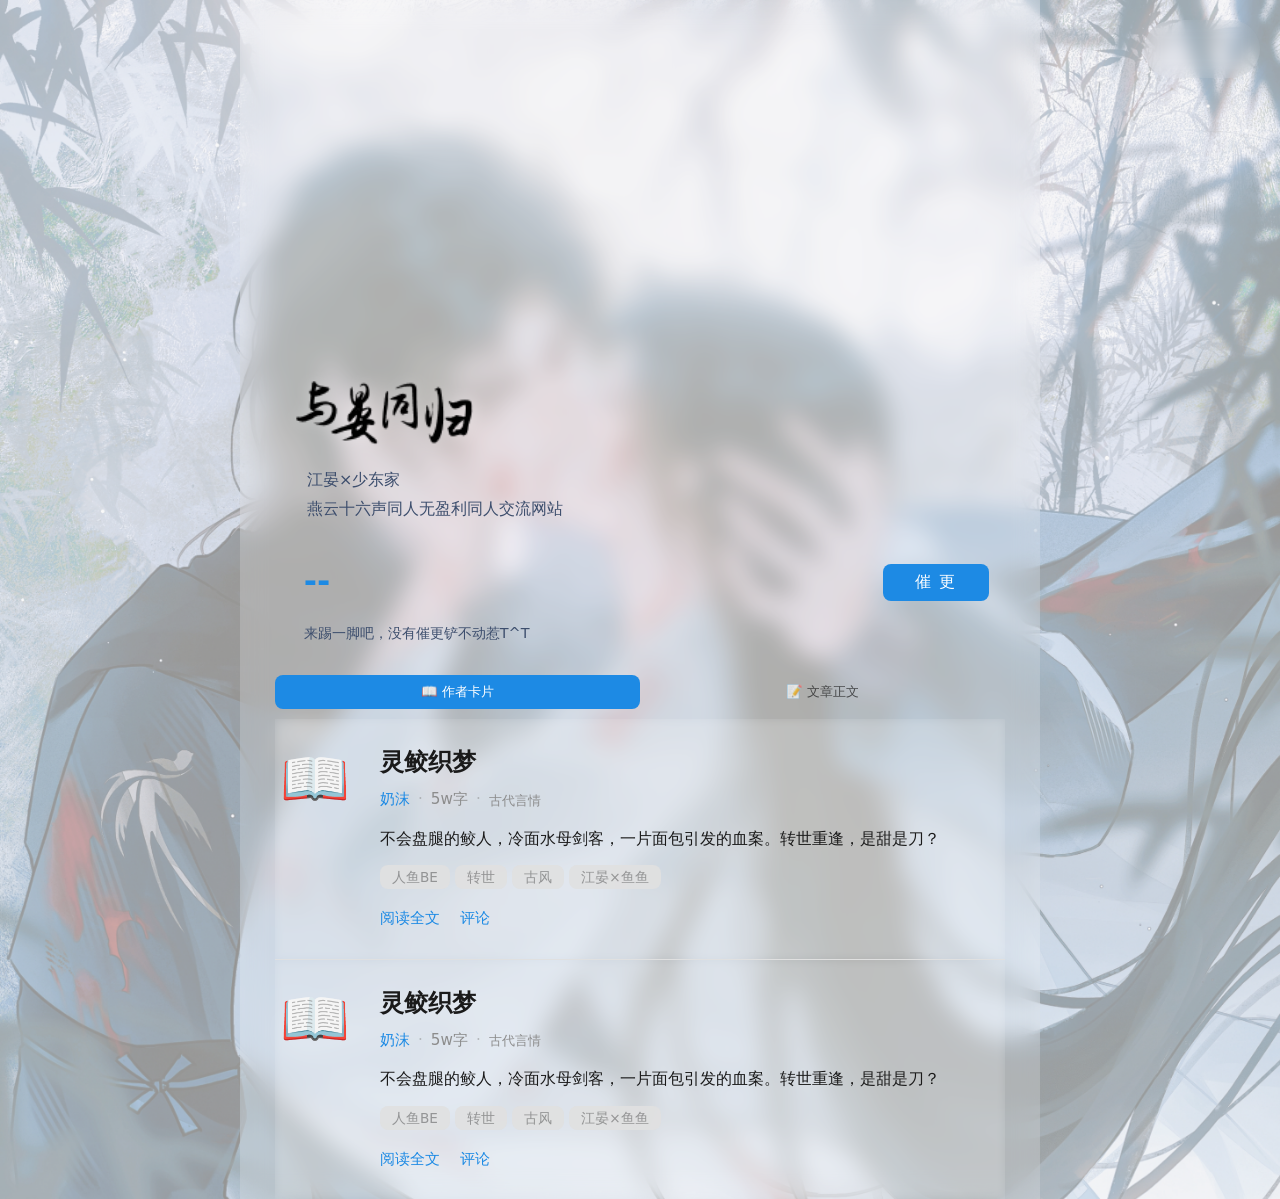
==== index.html @ 0db299b0 "Update index.html" ====
<!DOCTYPE html>
<html lang="zh">
<head>
    <meta charset="UTF-8">
    <meta name="viewport" content="width=device-width, initial-scale=1.0, maximum-scale=1.0, user-scalable=yes">
    <title>与晏同归</title>
    <!-- 引用同一目录下的 CSS 文件 -->
    <link rel="stylesheet" href="setting/style.css">
</head>

<body class="light">
   <!-- 右上角工具栏 -->
   <div class="top-bar">
        <button class="top-btn" onclick="toggleTheme()">🌙</button>
        <button class="top-btn" onclick="scrollToTop()">⬆️</button>
    </div>     

    <!-- 外层容器：负责宽度限制和内部排列 -->
    <div class="outer-container">
        <img class="title-image" src="" alt="与晏同归">
        <div class="article-meta">
            <p>江晏×少东家</p>
            <p>燕云十六声同人无盈利同人交流网站</p>
        </div>
        <!-- 催更栏 -->
        <div class="cuigeng-bar">
            <!-- 左侧：计数区域 -->
            <div class="cuigeng-left">
                <div class="cuigeng-numbers">
                    <span class="cuigeng-total" id="totalCount">--</span>
                </div>
            </div>
            <!-- 右侧：催更按钮 -->
            <div class="cuigeng-right">
                <button class="cuigeng-btn" onclick="handleAnonymousKick()">催 更</button>
            </div>
        </div>
        <div id="randomMessage" style="
                font-size: 0.9em;
                color: var(--text-meta);
                text-align: left;
                margin-left: 2em;
                margin-bottom: 2em;
                min-height: 20px;
                white-space: nowrap;
            ">
                来踢一脚吧，没有催更铲不动惹T^T
        </div>

        <div class="reader">
        <!-- 选项卡头部 -->
        <div class="tab-header">
            <button class="tab-btn active" id="btn-author" onclick="switchTab('author')">📖 作者卡片</button>
            <button class="tab-btn" id="btn-article" onclick="switchTab('article')">📝 文章正文</button>
        </div>
    
        <!-- 作者卡片集内容 -->
        <div id="tab-author" class="tab-content active">
            <div class="work-card">
        <div class="work-cover">📖</div>
        <div class="work-info">
            <h2 class="work-title">灵鲛织梦</h2>
            <div class="work-meta">
                <span class="work-author">奶沫</span>
                <span class="work-divider">·</span>
                <span class="work-wordcount">5w字</span>
                <span class="work-divider">·</span>
                <span class="work-status">古代言情</span>
            </div>
            <p class="work-desc">不会盘腿的鲛人，冷面水母剑客，一片面包引发的血案。转世重逢，是甜是刀？</p>
            <div class="work-tags">
                <span class="tag">人鱼BE</span>
                <span class="tag">转世</span>
                <span class="tag">古风</span>
                <span class="tag">江晏×鱼鱼</span>
            </div>
            <div class="work-links">
                <a href="#" class="work-link">阅读全文</a>
                <a href="#" class="work-link">评论</a>
            </div>
        </div>
            </div>
            <div class="work-card">
                <div class="work-cover">📖</div>
                <div class="work-info">
            <h2 class="work-title">灵鲛织梦</h2>
            <div class="work-meta">
                <span class="work-author">奶沫</span>
                <span class="work-divider">·</span>
                <span class="work-wordcount">5w字</span>
                <span class="work-divider">·</span>
                <span class="work-status">古代言情</span>
            </div>
            <p class="work-desc">不会盘腿的鲛人，冷面水母剑客，一片面包引发的血案。转世重逢，是甜是刀？</p>
            <div class="work-tags">
                <span class="tag">人鱼BE</span>
                <span class="tag">转世</span>
                <span class="tag">古风</span>
                <span class="tag">江晏×鱼鱼</span>
            </div>
            <div class="work-links">
                <a href="#" class="work-link">阅读全文</a>
                <a href="#" class="work-link">评论</a>
            </div>
                </div>
            </div>

        </div>
    
        <!-- 文章正文内容 -->
        <div id="tab-article" class="tab-content">
            <div id="artalk-test"></div>
            <!-- Artalk JS -->
            <script src="https://cdn.jsdelivr.net/npm/artalk@2/dist/Artalk.js"></script>
        </div>
    </div>
    
<script>
// 等待页面完全加载后再执行
window.onload = function() {
    console.log('页面加载完成，初始化选项卡');
    
    // 获取元素
    const btnAuthor = document.getElementById('btn-author');
    const btnArticle = document.getElementById('btn-article');
    const tabAuthor = document.getElementById('tab-author');
    const tabArticle = document.getElementById('tab-article');
    
    // 检查元素是否存在
    console.log('作者按钮:', btnAuthor);
    console.log('文章按钮:', btnArticle);
    console.log('作者标签:', tabAuthor);
    console.log('文章标签:', tabArticle);
    
    // 定义切换函数（挂在 window 上，让 onclick 能调用）
    window.switchTab = function(tabName) {
        console.log('切换选项卡:', tabName);
        
        if (tabName === 'author') {
            // 显示作者卡片
            tabAuthor.classList.add('active');
            tabArticle.classList.remove('active');
            
            // 按钮激活状态
            btnAuthor.classList.add('active');
            btnArticle.classList.remove('active');
        } else {
            // 显示文章
            tabArticle.classList.add('active');
            tabAuthor.classList.remove('active');
            
            // 按钮激活状态
            btnArticle.classList.add('active');
            btnAuthor.classList.remove('active');
        }
    };
};
</script>
</body>
</html>

<script>
// ===== 回到顶部功能 =====
function scrollToTop() {
    window.scrollTo({
        top: 200,
        behavior: 'smooth'  // 平滑滚动
    });
}

// ===== 切换主题功能 =====
function toggleTheme() {
    // 获取当前主题
    const currentTheme = document.body.classList.contains('dark') ? 'dark' : 'light';
    // 切换到相反的主题
    const newTheme = currentTheme === 'light' ? 'dark' : 'light';
    
    // 更新 body 的 class
    document.body.className = newTheme;
    
    // 保存到 localStorage
    localStorage.setItem('theme', newTheme);
    
    // 更新按钮图标
    const themeBtn = document.querySelector('.top-btn:first-child');
    if (themeBtn) {
        themeBtn.textContent = newTheme === 'light' ? '🌙' : '☀️';
    }
    
    // 同步 Artalk 主题（如果你有 artalkInstance）
    if (window.artalkInstance) {
        window.artalkInstance.setDarkMode(newTheme === 'dark');
    }
    
    console.log('主题已切换为：', newTheme);
}

// ===== 页面加载时初始化主题 =====
document.addEventListener('DOMContentLoaded', function() {
    // 读取保存的主题，默认为浅色
    const savedTheme = localStorage.getItem('theme') || 'light';
    document.body.className = savedTheme;
    
    // 初始化按钮图标
    const themeBtn = document.querySelector('.top-btn:first-child');
    if (themeBtn) {
        themeBtn.textContent = savedTheme === 'light' ? '🌙' : '☀️';
    }
});

    (function() {
    // ========== 配置 ==========
    const API_NAMESPACE = 'yuyu_anonymous';
    const API_COUNTER = 'total_cuigeng';
    const API_TODAY = 'today_cuigeng';
    // =========================
    
    const 总数显示 = document.getElementById('totalCount');
    const 今日显示 = document.getElementById('todayCount');
    const 消息框 = document.getElementById('randomMessage');
    
    // 古风文案库
    const 文案库 = [
        '江晏脊背一震，又挨一尾',
        '江晏：今夜想用什么姿势？',
        '冷面水母打了个喷嚏',
        '那片面包啪叽一下，甩江晏脸上',
        '江晏：（侧目）又是何人？',
        '江晏：（无奈）调皮！',
        '牵了手，就要负责喔。',
        '江晏：想吃鹌鹑腿还是面包？还是……我？',
        '江晏：可还记得回家的路？',
        '江晏：（无奈）小宝，别闹了。',
    ];
    
    // 初始化计数
    async function 初始化() {
        await 获取全站计数();
    }
    
    async function 获取全站计数() {
        try {
            const totalRes = await fetch(`https://api.counterapi.dev/v1/${API_NAMESPACE}/${API_COUNTER}`);
            const totalData = await totalRes.json();
            总数显示.innerText = totalData.count;
            
            const todayRes = await fetch(`https://api.counterapi.dev/v1/${API_NAMESPACE}/${API_TODAY}`);
            const todayData = await todayRes.json();
            今日显示.innerText = todayData.count;
        } catch (e) {
            console.warn('获取计数失败，用默认值', e);
            总数显示.innerText = '--';
            今日显示.innerText = ' ';
        }
    }
    
    // 处理匿名踢（无冷却）
    window.handleAnonymousKick = async function() {
        try {
            // 增加总数
            const totalRes = await fetch(`https://api.counterapi.dev/v1/${API_NAMESPACE}/${API_COUNTER}/up`);
            const totalData = await totalRes.json();
            总数显示.innerText = totalData.count;
            
            // 增加今日
            const todayRes = await fetch(`https://api.counterapi.dev/v1/${API_NAMESPACE}/${API_TODAY}/up`);
            const todayData = await todayRes.json();
            今日显示.innerText = todayData.count;
            
            // 随机文案
            const 随机索引 = Math.floor(Math.random() * 文案库.length);
            消息框.innerText = `${文案库[随机索引]}`;
            
            // 4秒后恢复默认
            setTimeout(() => {
                消息框.innerText = '感谢少东家的支持！';
            }, 4000);
            
        } catch (error) {
            console.error('催更失败', error);
            消息框.innerText = '墨尽，但江晏已知';
        }
    };

    // ========== Artalk 初始化 ==========
        setTimeout(() => {
            artalkInstance = Artalk.init({
                el: '#artalk-test',
                server: 'https://artalkjs-production.up.railway.app',
                site: '鱼鱼书阁测试',
                pageKey: 'test-page',
                pageTitle: '测试页面',
                placeholder: '说点什么测试一下...',
                login: true,  // 显示登录按钮！关键参数
                darkMode: document.body.classList.contains('dark'),
            });
            console.log('Artalk 初始化完成，登录按钮已启用');
            
            // #标签高亮功能
            setInterval(() => {
                document.querySelectorAll('.artalk-content').forEach(el => {
                    if (el.dataset.hashtagProcessed) return;
                    
                    const regex = /#([\w\u4e00-\u9fa5]+)/g;
                    el.innerHTML = el.innerHTML.replace(regex, '<span class="hashtag" style="color: var(--button-bg); font-weight:500;">#$1</span>');
                    el.dataset.hashtagProcessed = 'true';
                });
            }, 500);
        }, 200);
    
    // 启动
    初始化();
})();
</script>
---- setting/style.css ----
/* ===== style.css - 毛玻璃阅读器样式 ===== */

/* 重置默认边距 */
* {
    margin: 0;
    padding: 0;
    box-sizing: border-box;
}

body.light {
            --bg: #f5f5f5;
            --background: rgba(255, 255, 255, 0.2); 
            --surface: #ffffff;
            --border: #e0e0e0;
            --text: #1a1a1a;
            --text-tag:#4e66ee;
            --text-meta:#3d4e6d;
            --text-light: #8c8c8c;
            --button-bg: #1d8ae4;
            --button-hover: #63b6f1;
            --button-text: white;
            --title-image: url('./image/title_l.png');
        }
        
/* 深色模式变量 */
body.dark {
    --bg: #1a1a1a;
    --background: rgba(0, 0, 0, 0.2); 
    --surface: #1e2224;
    --border: #383838;
    --text: #e0e0e0;
    --text-tag:#8999f1;
    --text-meta:#cedaf0;
    --text-light: #a0a0a0;
    --button-bg: #1d8ae4;
    --button-hover: #63b6f1;
    --button-text: white;
    --title-image: url('./image/title_d.png');
}

/* 页面主体：背景图片 */
body {
    /* 背景图片 - 替换成你的图片链接 */
    background-image: url('./image/background.png'); /* 示例图，请替换 */
    background-color: var(--bg);
    background-size: cover;
    background-position: top;
    background-attachment: fixed;
    background-repeat: no-repeat;
    min-height: 100vh;
    font-family: system-ui, -apple-system, 'PingFang SC', 'Microsoft YaHei', '宋体', serif;
    
    /* 让 body 作为网格容器，水平垂直居中 */
    display: grid;
    place-items: center;
}


    .title-image {
        content: var(--title-image); 
        display: block;
        width: 30%;
        max-width: 400px;
        min-width: 150px;
        height: auto;
        margin: 250px 0 0 0;
        }
   
/* ===== 左上角悬浮工具栏 ===== */
.top-bar {
    position: fixed;
    top: 20px;
    right: 20px;
    display: flex;
    gap: 10px;
    z-index: 1000;
    background: var(--surface);
    padding: 8px 12px;
    border-radius: 40px;
    border: 1px solid var(--border);
    box-shadow: 0 2px 10px rgba(0,0,0,0.1);
    backdrop-filter: blur(8px);
}

.top-btn {
    width: 40px;
    height: 40px;
    border: none;
    background: transparent;
    color: var(--text);
    font-size: 20px;
    cursor: pointer;
    border-radius: 50%;
    display: flex;
    align-items: center;
    justify-content: center;
    transition: 0.2s;
}

.top-btn:hover {
    background: var(--border);
}

/* 主题切换容器 */
.theme-container {
    position: relative;
}

/* 主题主按钮（小月亮） */
.theme-main-btn {
    width: 48px;
    height: 48px;
    border-radius: 50%;
    background: var(--surface);
    border: 2px solid var(--border);
    box-shadow: 0 4px 15px rgba(0, 0, 0, 0.1);
    cursor: pointer;
    display: flex;
    align-items: center;
    justify-content: center;
    font-size: 24px;
    transition: all 0.3s ease;
    backdrop-filter: blur(8px);
    -webkit-backdrop-filter: blur(8px);
    color: var(--text);
}

.theme-main-btn:hover {
    transform: scale(1.1);
    box-shadow: 0 6px 20px rgba(0, 0, 0, 0.15);
}

.theme-main-btn.active {
    background: var(--button-bg);
    color: white;
    border-color: var(--button-bg);
}

/* 主题展开条 - 默认隐藏 */
.theme-expand-bar {
    position: absolute;
    top: 0;
    left: 60px;  /* 紧贴主按钮右侧 */
    display: flex;
    gap: 8px;
    background: var(--surface);
    border: 2px solid var(--border);
    border-radius: 40px;
    padding: 6px;
    box-shadow: 0 4px 20px rgba(0, 0, 0, 0.15);
    backdrop-filter: blur(8px);
    -webkit-backdrop-filter: blur(8px);
    opacity: 0;
    visibility: hidden;
    transform: translateX(-10px);
    transition: all 0.3s ease;
    white-space: nowrap;
    z-index: 1001;
}

/* 展开状态 */
.theme-expand-bar.show {
    opacity: 1;
    visibility: visible;
    transform: translateX(0);
}

/* 主题选项按钮 */
.theme-option {
    padding: 8px 16px;
    border: none;
    background: transparent;
    color: var(--text-light);
    border-radius: 30px;
    cursor: pointer;
    font-size: 0.95em;
    transition: all 0.2s ease;
    display: flex;
    align-items: center;
    gap: 6px;
    white-space: nowrap;
}

.theme-option:hover {
    background: var(--border);
    color: var(--text);
}

.theme-option.active {
    background: var(--button-bg);
    color: white;
}

/* 手机端适配 */
@media (max-width: 768px) {
    .top-left-tools {
        top: 20px;
        left: 20px;
        gap: 10px;
    }
    
    .back-to-top,
    .theme-main-btn {
        width: 42px;
        height: 42px;
        font-size: 20px;
    }
    
    .theme-expand-bar {
        left: 52px;
        padding: 4px;
    }
    
    .theme-option {
        padding: 6px 12px;
        font-size: 0.85em;
    }
}

/* 外层容器：限制最大宽度，同时保持居中 */
.outer-container {
    background-color: var(--background);
    backdrop-filter: blur(12px);             /* 毛玻璃模糊程度 */
    -webkit-backdrop-filter: blur(12px);
    padding: 110px 35px 0px 35px;
    max-width: 800px;  /* 电脑上阅读宽度，可调整 */
    width: 100%;   
    /* 让容器撑满高度，但不影响在 body 中的居中 */
    min-height: 100vh;
    line-height: 1.8;
    display: flex;
    flex-direction: column;
    overflow: hidden; 
}


/* 阅读器卡片：毛玻璃效果 */
.reader {
    /* 卡片内部内容从上到下排列 */
    flex: 1;
    display: flex;
    flex-direction: column;
    height: auto; 
    min-height: 500px; 
    width: 100%;
}

/* 文章标题 */
.article-title {
    font-size: 2.2em;
    font-weight: 600;
    margin-bottom: 10px;
    color: #1a2a3a;
    line-height: 1.8;
}

/* 元信息 */
.article-meta {
    color: var(--text-meta);
    margin-left: 2em;
    margin-bottom: 20px;
    font-size: 1em;
}

/* ===== 催更栏样式 ===== */
.cuigeng-bar {
    display: flex;
    align-items: center;
    justify-content: space-between;
    padding: 0px 16px;
}

/* 左侧计数容器 - 靠左不留空隙 */
.cuigeng-left {
    display: flex;
    align-items: center;
    margin-left: 0.8em;  /* 抵消外层可能的边距，可根据需要调整 */
}

/* 计数数字容器 */
.cuigeng-numbers {
    display: flex;
    align-items: baseline;
    gap: 5px;
}

/* 总数数字 */
.cuigeng-total {
    font-size: 2em;
    font-weight: 600;
    color: var(--button-bg);
}

/* 右侧按钮容器 */
.cuigeng-right {
    display: flex;
    flex-direction: column;
    align-items: flex-end;
    gap: 4px;
}

/* 催更按钮 */
.cuigeng-btn {
    background: var(--button-bg);
    color: var(--button-text);
    border: none;
    font-size: 1em;
    font-weight: 500;
    cursor: pointer;
    transition: 0.2s;
    letter-spacing: 2px;
    border-radius: 8px;
    padding: 8px 32px;
    margin: 20px 0;
}

.cuigeng-btn:hover {
    background: var(--button-hover);
}

/* ===== 选项卡样式 ===== */
.tab-header {
    display: flex;
    padding-bottom: 10px;
    width: 100%; 
}

.tab-btn {
    flex: 1;        
    background: transparent;
    border: none;
    color: var(--text);
    padding: 8px 20px;
    border-radius: 8px;
    cursor: pointer;
    transition: 0.2s;
    opacity: 0.7;
    white-space: nowrap;
}

.tab-btn:hover {
    background: rgba(255, 255, 255, 0.1);
    opacity: 1;
}

.tab-btn.active {
    background: var(--button-bg);
    color: white;
    opacity: 1;
}

.tab-content {
    display: none;
    width: 100%;
}

.tab-content.active {
    display: block;
}

/* ===== 作品卡片样式 ===== */
.work-card {
    display: flex;
    backdrop-filter: none;
    gap: 25px;
    padding: 20px 0;
    backdrop-filter: blur(5px);
    border-bottom: 1px solid var(--border);
    transition: background 0.5s;
}

.work-card:last-child {
    border-bottom: none;
}

.work-card:hover {
    background: rgba(255, 255, 255, 0.12);
}

.work-cover {
    font-size: 3.5em;
    min-width: 80px;
    height: 80px;
    display: flex;
    align-items: center;
    justify-content: center;
    background: transparent;
    border-radius: 16px;
    border: none;
}

.work-info {
    flex: 1;
}

.work-title {
    font-size: 1.5em;
    margin: 8px 0 8px 0;
    color: var(--text);
    line-height: 1.3;
}

.work-meta {
    display: flex;
    align-items: center;
    gap: 8px;
    margin-bottom: 12px;
    color: var(--text-light);
    font-size: 0.95em;
    flex-wrap: wrap;
}

.work-author {
    font-weight: 500;
    color: var(--button-bg);
}

.work-divider {
    opacity: 0.5;
}

.work-status {
    font-size: 0.85em;
}

.work-desc {
    color: var(--text);
    line-height: 1.6;
    margin-bottom: 12px;
    font-size: 1em;
}

.work-tags {
    gap: 8px;
    flex-wrap: wrap;
    margin-bottom: 8px;
}

.work-tags .tag {
    background: var(--border);
    color: var(--text-light);
    padding: 4px 12px;
    border-radius: 8px;
    font-size: 0.85em;
    opacity: 0.9;
}

.work-links {
    display: flex;
    gap: 20px;
}

.work-link {
    color: var(--button-bg);
    text-decoration: none;
    font-size: 0.95em;
    padding: 5px 0;
    border-bottom: 1px solid transparent;
    transition: 0.2s;
}

.work-link:hover {
    border-bottom-color: var(--button-bg);
}

/* 即将到来的作品卡片 */
.work-card.coming-soon {
    opacity: 0.8;
}

.work-card.coming-soon .work-cover {
    border-color: var(--text-light);
}

/* ===== Artalk 评论区样式适配毛玻璃 ===== */
#artalk-test {
    margin-top: 40px;
}

/* 评论区整体容器 */
.artalk {
    --artalk-color: var(--text);
    --artalk-bg: transparent !important;  /* 透明背景，让父级毛玻璃透出来 */
    --artalk-border: rgba(255, 255, 255, 0.2);
}

/* ===== 评论区输入框毛玻璃适配 ===== */

/* 评论输入框容器 */
.artalk-editor {
    background: rgba(255, 255, 255, 0.1) !important;
    backdrop-filter: blur(8px) !important;
    -webkit-backdrop-filter: blur(8px) !important;
    border: 1px solid rgba(255, 255, 255, 0.2) !important;
    border-radius: 16px !important;
    padding: 16px !important;
    margin-bottom: 20px !important;
}

/* 输入框本身 */
.artalk-editor textarea,
.artalk-editor input {
    background: rgba(0, 0, 0, 0.2) !important;  /* 半透明深色底，让文字更清晰 */
    border: 1px solid rgba(255, 255, 255, 0.15) !important;
    border-radius: 8px !important;
    color: var(--text) !important;
    padding: 10px !important;
    font-size: 1em !important;
}

/* 输入框获得焦点时 */
.artalk-editor textarea:focus,
.artalk-editor input:focus {
    border-color: var(--button-bg) !important;
    outline: none !important;
    box-shadow: 0 0 0 2px rgba(29, 138, 228, 0.3) !important;
}

/* 昵称、邮箱、网址输入框区域 */
.artalk-editor .atk-editor-info {
    display: flex;
    gap: 10px;
    margin-bottom: 10px;
    flex-wrap: wrap;
}

.artalk-editor .atk-editor-info input {
    flex: 1;
    min-width: 120px;
}

/* 提交按钮 */
.artalk-editor .atk-editor-submit {
    background: var(--button-bg) !important;
    color: white !important;
    border: none !important;
    border-radius: 30px !important;
    padding: 10px 24px !important;
    font-size: 1em !important;
    cursor: pointer !important;
    transition: 0.2s !important;
}

.artalk-editor .atk-editor-submit:hover {
    background: var(--button-hover) !important;
    transform: translateY(-1px);
}

/* 登录/注册相关按钮 */
.artalk-editor .atk-editor-login {
    display: flex;
    gap: 10px;
    align-items: center;
}

#artalk-test,
.artalk,
.artalk-editor,
.atk-editor-wrap,
.atk-textarea {
    width: 100% !important;
    max-width: 100% !important;
    height: 140px;
    box-sizing: border-box !important;
}

/* 确保文本输入框也跟随 */
.atk-textarea {
    width: 100% !important;
    min-width: 100% !important;
    max-width: 100% !important;
    resize: vertical;  /* 允许垂直调整大小，但宽度固定 */
}

/* 如果还有内联样式干扰，用这个强制重置 */
.atk-textarea[style] {
    width: 100% !important;
}

/* 评论内容文字 */
.artalk-content {
    color: var(--text) !important;
}

/* 评论元信息（作者、时间） */
.artalk-comment-meta {
    color: var(--text-light) !important;
    border-bottom: 1px solid rgba(255, 255, 255, 0.1) !important;
    padding-bottom: 8px !important;
    margin-bottom: 8px !important;
}

/* 一级评论特殊样式 */
.artalk-comment-item:not(.is-reply) {

}

/* 二级回复 */
.artalk-comment-item.is-reply {
    margin-left: 20px !important;

}

/* 登录按钮等操作元素 */
.artalk-btn {
    background: var(--button-bg) !important;
    color: white !important;
    border: none !important;
    border-radius: 30px !important;
    padding: 6px 16px !important;
}

.artalk-btn:hover {
    background: var(--button-hover) !important;
}




/* 手机端适配 */
@media (max-width: 600px) {
    .work-card {
        flex-direction: column;
        align-items: center;
        text-align: center;
        padding: 20px;
    }
    
    .work-meta {
        justify-content: center;
    }
    
    .work-links {
        justify-content: center;
    }
}

/* 正文段落 */
.article-content p {
    font-size: 1.2em;
    line-height: 1.8;
    margin-bottom: 1.5em;
    text-indent: 2em;
    color: var(--text);
}

/* 对话标签 */
.text-tag {
    font-weight: 600;
    color: var(--text-tag);
    margin-right: 8px;
    font-size: 1.2em;
}

/* 手机屏幕优化：完全撑满，不留空隙 */
@media (max-width: 768px) {
    body {
        place-items: stretch;  /* 取消居中，改为拉伸 */
    }
    .outer-container {
        max-width: 100%;
        padding: 0;            /* 去掉所有内边距，让卡片贴边 */
        min-height: 100vh;
    }
    .reader {
        border-radius: 0;       /* 去掉圆角 */
        padding: 25px 20px;     /* 减小内边距 */
        min-height: 100vh;       /* 撑满全屏高度 */
        border: none;            /* 去掉边框 */
        box-shadow: none;         /* 去掉阴影 */
        border-left: none;
        border-right: none;
    }
    .author-card {
        flex-direction: column;
        align-items: center;
        text-align: center;
    }   
    .author-stats {
        justify-content: center;
        flex-wrap: wrap;
    }  
    .author-tags {
        justify-content: center;
    }
}

/* 超小屏优化 */
@media (max-width: 480px) {
    .article-title {
        font-size: 1.8em;
    }
    .article-content p {
        font-size: 1.1em;
        line-height: 1.7;
    }
}
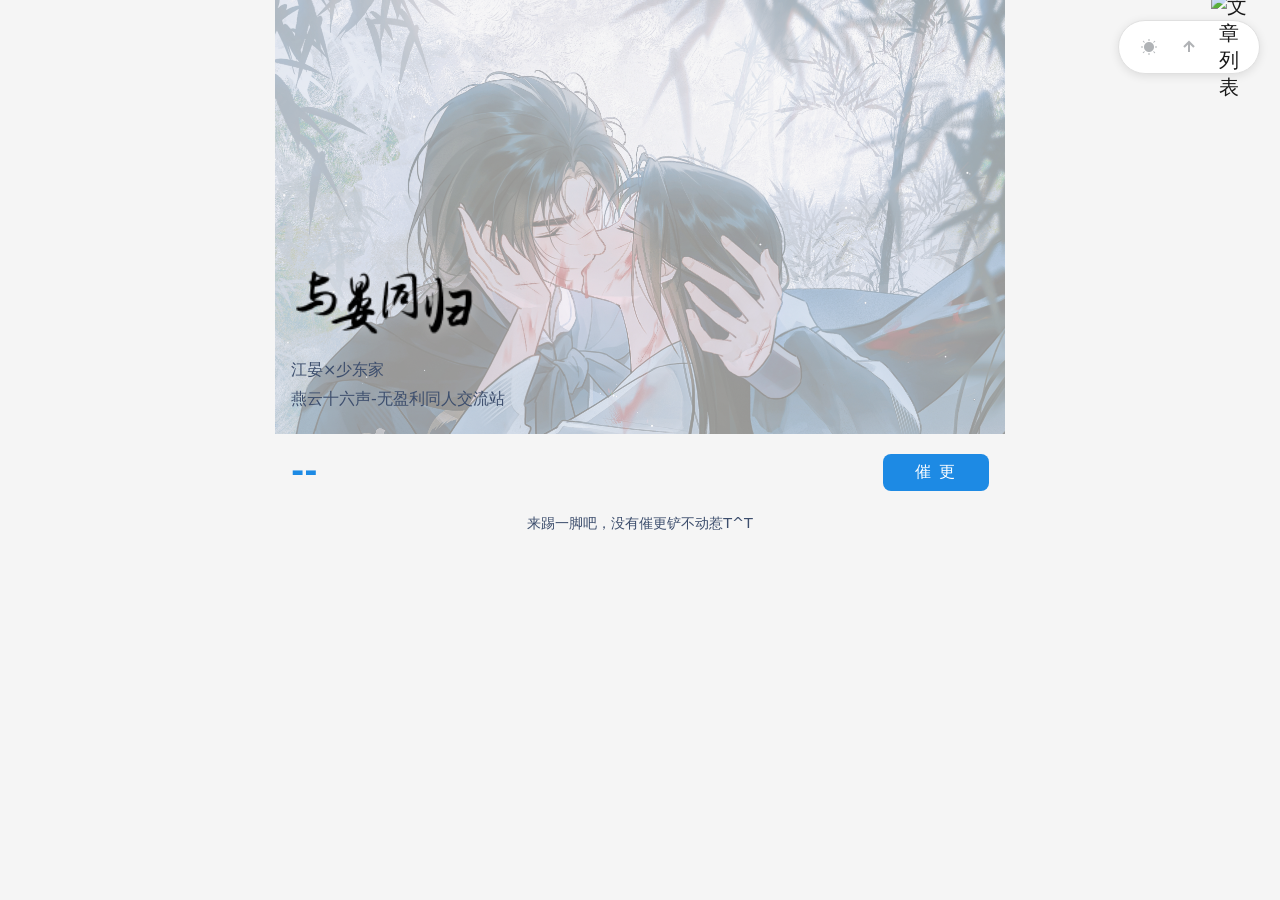
==== commit d07f2582: "Update index.html" ====
--- a/index.html
+++ b/index.html
@@ -3,7 +3,7 @@
 <head>
     <meta charset="UTF-8">
     <meta name="viewport" content="width=device-width, initial-scale=1.0, maximum-scale=1.0, user-scalable=yes">
-    <title>与晏同归</title>
+    <title>与晏同归-晏主BG同人交流站</title>
     <!-- 引用同一目录下的 CSS 文件 -->
     <link rel="stylesheet" href="setting/style.css">
 </head>
@@ -11,16 +11,19 @@
 <body class="light">
    <!-- 右上角工具栏 -->
    <div class="top-bar">
-        <button class="top-btn" onclick="toggleTheme()">🌙</button>
-        <button class="top-btn" onclick="scrollToTop()">⬆️</button>
+        <button class="top-btn" onclick="toggleTheme()"><img src="./setting/image/light.png"></button>
+        <button class="top-btn" onclick="scrollToTop()"><img src="./setting/image/top.png"></button>
+        <button class="top-btn" onclick="window.location.href='./work/content.html'"><img src="./setting/image/content.png" alt="文章列表"></button>
     </div>     
 
     <!-- 外层容器：负责宽度限制和内部排列 -->
     <div class="outer-container">
-        <img class="title-image" src="" alt="与晏同归">
-        <div class="article-meta">
-            <p>江晏×少东家</p>
-            <p>燕云十六声同人无盈利同人交流网站</p>
+        <div class="title-background">
+            <img class="title-image" src="" alt="与晏同归">
+            <div class="article-meta">
+                <p>江晏×少东家</p>
+                <p>燕云十六声-无盈利同人交流站</p>
+            </div>
         </div>
         <!-- 催更栏 -->
         <div class="cuigeng-bar">
@@ -35,127 +38,14 @@
                 <button class="cuigeng-btn" onclick="handleAnonymousKick()">催 更</button>
             </div>
         </div>
-        <div id="randomMessage" style="
-                font-size: 0.9em;
-                color: var(--text-meta);
-                text-align: left;
-                margin-left: 2em;
-                margin-bottom: 2em;
-                min-height: 20px;
-                white-space: nowrap;
-            ">
+        <div id="randomMessage" class="randomMessage">
                 来踢一脚吧，没有催更铲不动惹T^T
         </div>
-
-        <div class="reader">
-        <!-- 选项卡头部 -->
-        <div class="tab-header">
-            <button class="tab-btn active" id="btn-author" onclick="switchTab('author')">📖 作者卡片</button>
-            <button class="tab-btn" id="btn-article" onclick="switchTab('article')">📝 文章正文</button>
-        </div>
-    
-        <!-- 作者卡片集内容 -->
-        <div id="tab-author" class="tab-content active">
-            <div class="work-card">
-        <div class="work-cover">📖</div>
-        <div class="work-info">
-            <h2 class="work-title">灵鲛织梦</h2>
-            <div class="work-meta">
-                <span class="work-author">奶沫</span>
-                <span class="work-divider">·</span>
-                <span class="work-wordcount">5w字</span>
-                <span class="work-divider">·</span>
-                <span class="work-status">古代言情</span>
-            </div>
-            <p class="work-desc">不会盘腿的鲛人，冷面水母剑客，一片面包引发的血案。转世重逢，是甜是刀？</p>
-            <div class="work-tags">
-                <span class="tag">人鱼BE</span>
-                <span class="tag">转世</span>
-                <span class="tag">古风</span>
-                <span class="tag">江晏×鱼鱼</span>
-            </div>
-            <div class="work-links">
-                <a href="#" class="work-link">阅读全文</a>
-                <a href="#" class="work-link">评论</a>
-            </div>
-        </div>
-            </div>
-            <div class="work-card">
-                <div class="work-cover">📖</div>
-                <div class="work-info">
-            <h2 class="work-title">灵鲛织梦</h2>
-            <div class="work-meta">
-                <span class="work-author">奶沫</span>
-                <span class="work-divider">·</span>
-                <span class="work-wordcount">5w字</span>
-                <span class="work-divider">·</span>
-                <span class="work-status">古代言情</span>
-            </div>
-            <p class="work-desc">不会盘腿的鲛人，冷面水母剑客，一片面包引发的血案。转世重逢，是甜是刀？</p>
-            <div class="work-tags">
-                <span class="tag">人鱼BE</span>
-                <span class="tag">转世</span>
-                <span class="tag">古风</span>
-                <span class="tag">江晏×鱼鱼</span>
-            </div>
-            <div class="work-links">
-                <a href="#" class="work-link">阅读全文</a>
-                <a href="#" class="work-link">评论</a>
-            </div>
-                </div>
-            </div>
-
-        </div>
-    
-        <!-- 文章正文内容 -->
-        <div id="tab-article" class="tab-content">
-            <div id="artalk-test"></div>
+        <div id="artalk">
             <!-- Artalk JS -->
             <script src="https://cdn.jsdelivr.net/npm/artalk@2/dist/Artalk.js"></script>
         </div>
     </div>
-    
-<script>
-// 等待页面完全加载后再执行
-window.onload = function() {
-    console.log('页面加载完成，初始化选项卡');
-    
-    // 获取元素
-    const btnAuthor = document.getElementById('btn-author');
-    const btnArticle = document.getElementById('btn-article');
-    const tabAuthor = document.getElementById('tab-author');
-    const tabArticle = document.getElementById('tab-article');
-    
-    // 检查元素是否存在
-    console.log('作者按钮:', btnAuthor);
-    console.log('文章按钮:', btnArticle);
-    console.log('作者标签:', tabAuthor);
-    console.log('文章标签:', tabArticle);
-    
-    // 定义切换函数（挂在 window 上，让 onclick 能调用）
-    window.switchTab = function(tabName) {
-        console.log('切换选项卡:', tabName);
-        
-        if (tabName === 'author') {
-            // 显示作者卡片
-            tabAuthor.classList.add('active');
-            tabArticle.classList.remove('active');
-            
-            // 按钮激活状态
-            btnAuthor.classList.add('active');
-            btnArticle.classList.remove('active');
-        } else {
-            // 显示文章
-            tabArticle.classList.add('active');
-            tabAuthor.classList.remove('active');
-            
-            // 按钮激活状态
-            btnArticle.classList.add('active');
-            btnAuthor.classList.remove('active');
-        }
-    };
-};
-</script>
 </body>
 </html>
 
@@ -184,7 +74,8 @@
     // 更新按钮图标
     const themeBtn = document.querySelector('.top-btn:first-child');
     if (themeBtn) {
-        themeBtn.textContent = newTheme === 'light' ? '🌙' : '☀️';
+        themeBtn.innerHTML = newTheme === 'light' ? '<img src="./image/light.png">' 
+    : '<img src="./image/dark.png">';
     }
     
     // 同步 Artalk 主题（如果你有 artalkInstance）
@@ -204,7 +95,8 @@
     // 初始化按钮图标
     const themeBtn = document.querySelector('.top-btn:first-child');
     if (themeBtn) {
-        themeBtn.textContent = savedTheme === 'light' ? '🌙' : '☀️';
+       themeBtn.innerHTML = newTheme === 'light' ? '<img src="./setting/image/light.png">' 
+    : '<img src="./setting/image/dark.png">';
     }
 });
 
@@ -243,14 +135,9 @@
             const totalRes = await fetch(`https://api.counterapi.dev/v1/${API_NAMESPACE}/${API_COUNTER}`);
             const totalData = await totalRes.json();
             总数显示.innerText = totalData.count;
-            
-            const todayRes = await fetch(`https://api.counterapi.dev/v1/${API_NAMESPACE}/${API_TODAY}`);
-            const todayData = await todayRes.json();
-            今日显示.innerText = todayData.count;
         } catch (e) {
             console.warn('获取计数失败，用默认值', e);
             总数显示.innerText = '--';
-            今日显示.innerText = ' ';
         }
     }
     
@@ -261,12 +148,7 @@
             const totalRes = await fetch(`https://api.counterapi.dev/v1/${API_NAMESPACE}/${API_COUNTER}/up`);
             const totalData = await totalRes.json();
             总数显示.innerText = totalData.count;
-            
-            // 增加今日
-            const todayRes = await fetch(`https://api.counterapi.dev/v1/${API_NAMESPACE}/${API_TODAY}/up`);
-            const todayData = await todayRes.json();
-            今日显示.innerText = todayData.count;
-            
+                     
             // 随机文案
             const 随机索引 = Math.floor(Math.random() * 文案库.length);
             消息框.innerText = `${文案库[随机索引]}`;
@@ -278,37 +160,22 @@
             
         } catch (error) {
             console.error('催更失败', error);
-            消息框.innerText = '墨尽，但江晏已知';
+            消息框.innerText = '江晏：（疑惑）踢空了？';
         }
     };
+})();
 
-    // ========== Artalk 初始化 ==========
-        setTimeout(() => {
-            artalkInstance = Artalk.init({
-                el: '#artalk-test',
-                server: 'https://artalkjs-production.up.railway.app',
-                site: '鱼鱼书阁测试',
-                pageKey: 'test-page',
-                pageTitle: '测试页面',
-                placeholder: '说点什么测试一下...',
+window.artalkInstance = Artalk.init({
+    el: '#artalk',
+    server: 'https://artalkjs-production.up.railway.app',
+    site: 'yysls-yanzhu-bg',
+    pageKey: 'index',
+                pageTitle: '与晏同归',
+                placeholder: '说点什么...',
                 login: true,  // 显示登录按钮！关键参数
                 darkMode: document.body.classList.contains('dark'),
-            });
-            console.log('Artalk 初始化完成，登录按钮已启用');
-            
-            // #标签高亮功能
-            setInterval(() => {
-                document.querySelectorAll('.artalk-content').forEach(el => {
-                    if (el.dataset.hashtagProcessed) return;
-                    
-                    const regex = /#([\w\u4e00-\u9fa5]+)/g;
-                    el.innerHTML = el.innerHTML.replace(regex, '<span class="hashtag" style="color: var(--button-bg); font-weight:500;">#$1</span>');
-                    el.dataset.hashtagProcessed = 'true';
-                });
-            }, 500);
-        }, 200);
-    
+    // ...其他配置
+});
     // 启动
     初始化();
-})();
 </script>
--- a/setting/style.css
+++ b/setting/style.css
@@ -1,4 +1,4 @@
-/* ===== style.css - 毛玻璃阅读器样式 ===== */
+/* ===== style.css - 晏主bg粮仓样式 ===== */
 
 /* 重置默认边距 */
 * {
@@ -40,8 +40,6 @@
 
 /* 页面主体：背景图片 */
 body {
-    /* 背景图片 - 替换成你的图片链接 */
-    background-image: url('./image/background.png'); /* 示例图，请替换 */
     background-color: var(--bg);
     background-size: cover;
     background-position: top;
@@ -49,22 +47,28 @@
     background-repeat: no-repeat;
     min-height: 100vh;
     font-family: system-ui, -apple-system, 'PingFang SC', 'Microsoft YaHei', '宋体', serif;
-    
     /* 让 body 作为网格容器，水平垂直居中 */
     display: grid;
     place-items: center;
 }
 
-
-    .title-image {
-        content: var(--title-image); 
-        display: block;
-        width: 30%;
-        max-width: 400px;
-        min-width: 150px;
-        height: auto;
-        margin: 250px 0 0 0;
-        }
+.title-background {
+    /* 背景图片 - 替换成你的图片链接 */
+    background-image: url('./image/background.png'); /* 示例图，请替换 */
+    background-size: 100% auto;  /* 宽度100%，高度自动 */
+    background-repeat: no-repeat; /* 不重复 */
+    background-position: top center; /* 顶端居中 */
+}
+
+.title-image {
+    content: var(--title-image); 
+    display: block;
+    width: 30%;
+    max-width: 400px;
+    min-width: 150px;
+    height: auto;
+    margin: 250px 0 0 0;
+    }
    
 /* ===== 左上角悬浮工具栏 ===== */
 .top-bar {
@@ -72,19 +76,19 @@
     top: 20px;
     right: 20px;
     display: flex;
-    gap: 10px;
+    gap: 4px;
     z-index: 1000;
     background: var(--surface);
     padding: 8px 12px;
-    border-radius: 40px;
+    border-radius: 28px;
     border: 1px solid var(--border);
     box-shadow: 0 2px 10px rgba(0,0,0,0.1);
-    backdrop-filter: blur(8px);
+    backdrop-filter: blur(4px);
 }
 
 .top-btn {
-    width: 40px;
-    height: 40px;
+    width: 36px;
+    height: 36px;
     border: none;
     background: transparent;
     color: var(--text);
@@ -108,8 +112,8 @@
 
 /* 主题主按钮（小月亮） */
 .theme-main-btn {
-    width: 48px;
-    height: 48px;
+    width: 24px;
+    height: 24px;
     border-radius: 50%;
     background: var(--surface);
     border: 2px solid var(--border);
@@ -118,7 +122,7 @@
     display: flex;
     align-items: center;
     justify-content: center;
-    font-size: 24px;
+    font-size: 16px;
     transition: all 0.3s ease;
     backdrop-filter: blur(8px);
     -webkit-backdrop-filter: blur(8px);
@@ -219,30 +223,13 @@
 
 /* 外层容器：限制最大宽度，同时保持居中 */
 .outer-container {
-    background-color: var(--background);
-    backdrop-filter: blur(12px);             /* 毛玻璃模糊程度 */
-    -webkit-backdrop-filter: blur(12px);
-    padding: 110px 35px 0px 35px;
+    padding: 0px 35px 0px 35px;
     max-width: 800px;  /* 电脑上阅读宽度，可调整 */
     width: 100%;   
-    /* 让容器撑满高度，但不影响在 body 中的居中 */
     min-height: 100vh;
     line-height: 1.8;
     display: flex;
     flex-direction: column;
-    overflow: hidden; 
-}
-
-
-/* 阅读器卡片：毛玻璃效果 */
-.reader {
-    /* 卡片内部内容从上到下排列 */
-    flex: 1;
-    display: flex;
-    flex-direction: column;
-    height: auto; 
-    min-height: 500px; 
-    width: 100%;
 }
 
 /* 文章标题 */
@@ -257,7 +244,7 @@
 /* 元信息 */
 .article-meta {
     color: var(--text-meta);
-    margin-left: 2em;
+    margin-left: 1em;
     margin-bottom: 20px;
     font-size: 1em;
 }
@@ -274,7 +261,7 @@
 .cuigeng-left {
     display: flex;
     align-items: center;
-    margin-left: 0.8em;  /* 抵消外层可能的边距，可根据需要调整 */
+    margin-left: 0;  /* 抵消外层可能的边距，可根据需要调整 */
 }
 
 /* 计数数字容器 */
@@ -318,6 +305,15 @@
     background: var(--button-hover);
 }
 
+.randomMessage {
+    font-size: 0.9em;
+    color: var(--text-meta);
+    text-align: center;
+    margin-bottom: 1em;
+    min-height: 20px;
+    white-space: nowrap;
+}
+
 /* ===== 选项卡样式 ===== */
 .tab-header {
     display: flex;
@@ -472,9 +468,10 @@
     border-color: var(--text-light);
 }
 
-/* ===== Artalk 评论区样式适配毛玻璃 ===== */
-#artalk-test {
-    margin-top: 40px;
+/* ===== Artalk 评论区样式 ===== */
+#artalk {
+    margin-top: 24px;
+    padding: 0 1em;
 }
 
 /* 评论区整体容器 */
@@ -488,23 +485,13 @@
 
 /* 评论输入框容器 */
 .artalk-editor {
-    background: rgba(255, 255, 255, 0.1) !important;
-    backdrop-filter: blur(8px) !important;
-    -webkit-backdrop-filter: blur(8px) !important;
-    border: 1px solid rgba(255, 255, 255, 0.2) !important;
-    border-radius: 16px !important;
-    padding: 16px !important;
     margin-bottom: 20px !important;
 }
 
 /* 输入框本身 */
 .artalk-editor textarea,
 .artalk-editor input {
-    background: rgba(0, 0, 0, 0.2) !important;  /* 半透明深色底，让文字更清晰 */
-    border: 1px solid rgba(255, 255, 255, 0.15) !important;
-    border-radius: 8px !important;
     color: var(--text) !important;
-    padding: 10px !important;
     font-size: 1em !important;
 }
 
@@ -614,7 +601,192 @@
     background: var(--button-hover) !important;
 }
 
-
+/* 折叠目录样式 */
+.work-catalog {
+    margin-top: 15px;
+    border-top: 1px dashed rgba(255, 255, 255, 0.2);
+    padding-top: 10px;
+}
+
+.catalog-header {
+    display: flex;
+    align-items: center;
+    justify-content: space-between;
+    padding: 8px 0;
+    cursor: pointer;
+    color: var(--text-light);
+    font-size: 0.95em;
+    transition: 0.2s;
+}
+
+.catalog-header:hover {
+    color: var(--button-bg);
+}
+
+.catalog-icon {
+    font-size: 0.8em;
+    transition: transform 0.3s;
+}
+
+.catalog-header.active .catalog-icon {
+    transform: rotate(180deg);
+}
+
+.catalog-content {
+    padding: 12px 0 5px 0;
+}
+
+.catalog-list {
+    list-style: none;
+    padding: 0;
+    margin: 10px 0;
+}
+
+.chapter-item {
+    margin-bottom: 15px;
+    border-bottom: 1px solid rgba(255, 255, 255, 0.1);
+    padding-bottom: 15px;
+}
+
+.chapter-item:last-child {
+    border-bottom: none;
+}
+
+.chapter-link-block {
+    display: block;
+    text-decoration: none;
+    color: inherit;
+    padding: 10px;
+    border-radius: 8px;
+    transition: 0.2s;
+}
+
+.chapter-link-block:hover {
+    background: rgba(255, 255, 255, 0.05);
+    transform: translateX(5px);
+}
+
+.chapter-title {
+    display: block;
+    font-size: 1.1em;
+    font-weight: 600;
+    color: var(--text);
+    margin-bottom: 5px;
+}
+
+.chapter-desc {
+    display: block;
+    font-size: 0.9em;
+    color: var(--text-light);
+    line-height: 1.5;
+    margin-bottom: 8px;
+}
+
+.chapter-tags {
+    display: flex;
+    flex-wrap: wrap;
+}
+
+.chapter-tags .tag {
+    background: var(--button-bg);
+    color: white;
+    padding: 2px 10px;
+    border-radius: 30px;
+    font-size: 0.75em;
+    opacity: 0.9;
+}
+
+/* ===== 纯净阅读器样式（新增）===== */
+.pure-reader {
+    max-width: 750px;
+    width: 100%;
+    margin: 0 auto;
+    padding: 0 1em;
+}
+
+.pure-reader .article-title {
+    font-size: 2.4em;
+    font-weight: 700;
+    color: var(--text);
+    margin: 72px 0 15px 0;
+    letter-spacing: 1px;
+    line-height: 1.3;
+}
+
+.pure-reader .article-author {
+    color: var(--text-light);
+    font-size: 1em;
+    margin-bottom: 8px;
+}
+
+.pure-reader .article-tags {
+    display: flex;
+    gap: 10px;
+    flex-wrap: wrap;
+    margin-bottom: 30px;
+    padding-bottom: 20px;
+    border-bottom: 1px solid var(--border);
+}
+
+.pure-reader .article-tags .tag1 {
+    background: #d2e4cf;
+    color: #4a6b60;
+    padding: 4px 14px;
+    border-radius: 4px;
+    font-size: 0.85em;
+}
+
+.pure-reader .article-tags .tag2 {
+    background: #e9ebd3;
+    color: #867a34;
+    padding: 4px 14px;
+    border-radius: 4px;
+    font-size: 0.85em;
+}
+
+.pure-reader .article-tags .tag3 {
+    background: #fccfbd;
+    color: #9b3030;
+    padding: 4px 14px;
+    border-radius: 4px;
+    font-size: 0.85em;
+}
+
+.pure-reader .article-content p {
+    margin-bottom: 1em;
+    text-indent: 2em;
+    font-size: 1.1em;
+    line-height: 1.8em;
+    color: var(--text);
+}
+
+.chapter-nav {
+    margin: 50px 0 50px 0;
+    padding-top: 25px;
+    border-top: 1px solid var(--border);
+    display: flex;
+    justify-content: space-between;
+    align-items: center;
+    font-size: 1em;
+}
+
+.chapter-nav a {
+    color: var(--button-bg);
+    text-decoration: none;
+    transition: 0.2s;
+    padding: 5px 0;
+    border-bottom: 1px solid transparent;
+}
+
+.chapter-nav a:hover {
+    color: var(--button-hover);
+    border-bottom-color: var(--button-hover);
+}
+
+.chapter-nav .catalog-link {
+    color: var(--button-bg);
+    font-size: 0.95em;
+}
 
 
 /* 手机端适配 */
@@ -642,14 +814,6 @@
     margin-bottom: 1.5em;
     text-indent: 2em;
     color: var(--text);
-}
-
-/* 对话标签 */
-.text-tag {
-    font-weight: 600;
-    color: var(--text-tag);
-    margin-right: 8px;
-    font-size: 1.2em;
 }
 
 /* 手机屏幕优化：完全撑满，不留空隙 */
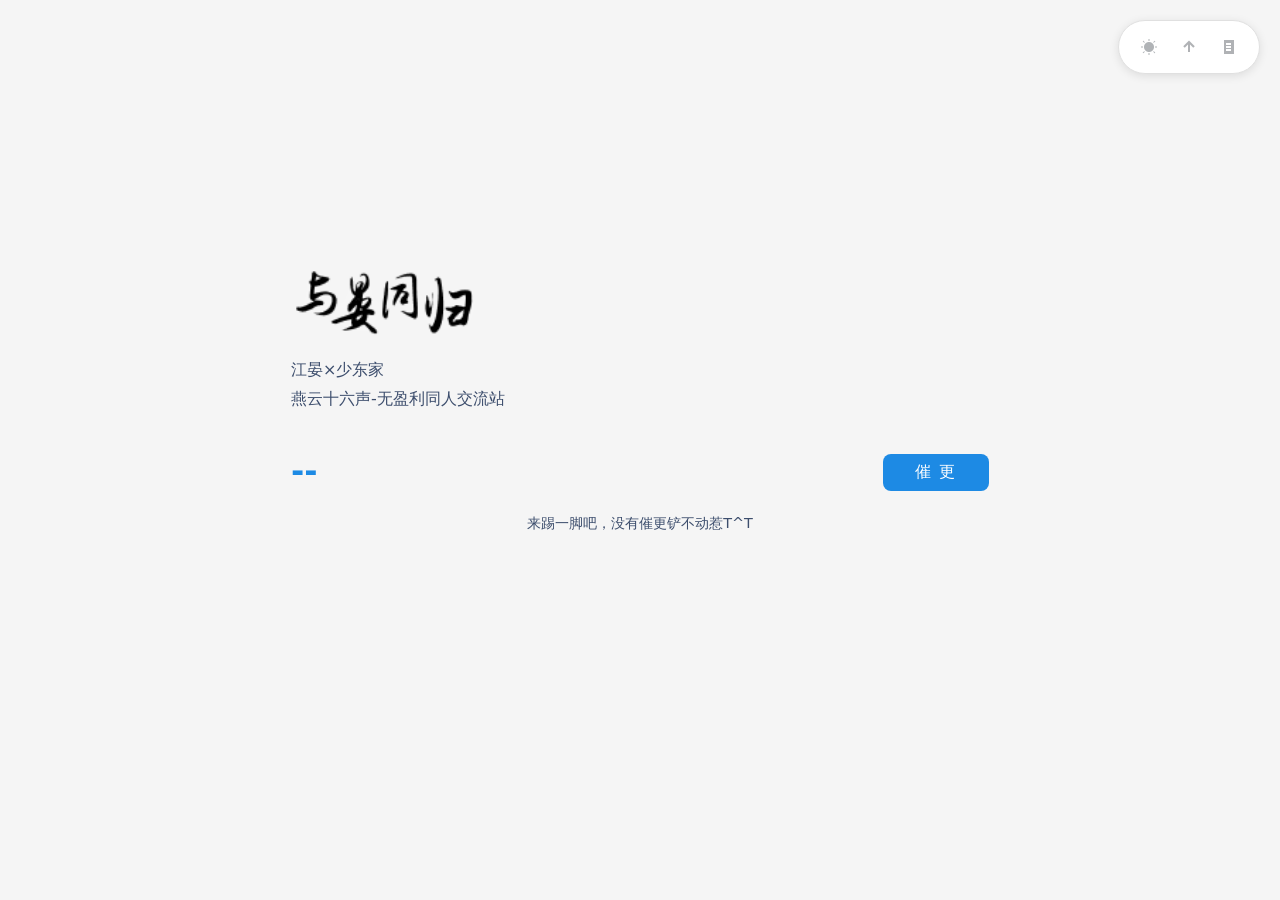
==== commit 5f484b47: "Update index.html" ====
--- a/index.html
+++ b/index.html
@@ -46,9 +46,6 @@
             <script src="https://cdn.jsdelivr.net/npm/artalk@2/dist/Artalk.js"></script>
         </div>
     </div>
-</body>
-</html>
-
 <script>
 // ===== 回到顶部功能 =====
 function scrollToTop() {
@@ -179,3 +176,5 @@
     // 启动
     初始化();
 </script>
+    </body>
+</html>
--- a/setting/style.css
+++ b/setting/style.css
@@ -54,7 +54,7 @@
 
 .title-background {
     /* 背景图片 - 替换成你的图片链接 */
-    background-image: url('./image/background.png'); /* 示例图，请替换 */
+    background-image: url('https://picui.ogmua.cn/s1/2026/03/16/69b8096fe5757.webp'); /* 示例图，请替换 */
     background-size: 100% auto;  /* 宽度100%，高度自动 */
     background-repeat: no-repeat; /* 不重复 */
     background-position: top center; /* 顶端居中 */
@@ -468,139 +468,6 @@
     border-color: var(--text-light);
 }
 
-/* ===== Artalk 评论区样式 ===== */
-#artalk {
-    margin-top: 24px;
-    padding: 0 1em;
-}
-
-/* 评论区整体容器 */
-.artalk {
-    --artalk-color: var(--text);
-    --artalk-bg: transparent !important;  /* 透明背景，让父级毛玻璃透出来 */
-    --artalk-border: rgba(255, 255, 255, 0.2);
-}
-
-/* ===== 评论区输入框毛玻璃适配 ===== */
-
-/* 评论输入框容器 */
-.artalk-editor {
-    margin-bottom: 20px !important;
-}
-
-/* 输入框本身 */
-.artalk-editor textarea,
-.artalk-editor input {
-    color: var(--text) !important;
-    font-size: 1em !important;
-}
-
-/* 输入框获得焦点时 */
-.artalk-editor textarea:focus,
-.artalk-editor input:focus {
-    border-color: var(--button-bg) !important;
-    outline: none !important;
-    box-shadow: 0 0 0 2px rgba(29, 138, 228, 0.3) !important;
-}
-
-/* 昵称、邮箱、网址输入框区域 */
-.artalk-editor .atk-editor-info {
-    display: flex;
-    gap: 10px;
-    margin-bottom: 10px;
-    flex-wrap: wrap;
-}
-
-.artalk-editor .atk-editor-info input {
-    flex: 1;
-    min-width: 120px;
-}
-
-/* 提交按钮 */
-.artalk-editor .atk-editor-submit {
-    background: var(--button-bg) !important;
-    color: white !important;
-    border: none !important;
-    border-radius: 30px !important;
-    padding: 10px 24px !important;
-    font-size: 1em !important;
-    cursor: pointer !important;
-    transition: 0.2s !important;
-}
-
-.artalk-editor .atk-editor-submit:hover {
-    background: var(--button-hover) !important;
-    transform: translateY(-1px);
-}
-
-/* 登录/注册相关按钮 */
-.artalk-editor .atk-editor-login {
-    display: flex;
-    gap: 10px;
-    align-items: center;
-}
-
-#artalk-test,
-.artalk,
-.artalk-editor,
-.atk-editor-wrap,
-.atk-textarea {
-    width: 100% !important;
-    max-width: 100% !important;
-    height: 140px;
-    box-sizing: border-box !important;
-}
-
-/* 确保文本输入框也跟随 */
-.atk-textarea {
-    width: 100% !important;
-    min-width: 100% !important;
-    max-width: 100% !important;
-    resize: vertical;  /* 允许垂直调整大小，但宽度固定 */
-}
-
-/* 如果还有内联样式干扰，用这个强制重置 */
-.atk-textarea[style] {
-    width: 100% !important;
-}
-
-/* 评论内容文字 */
-.artalk-content {
-    color: var(--text) !important;
-}
-
-/* 评论元信息（作者、时间） */
-.artalk-comment-meta {
-    color: var(--text-light) !important;
-    border-bottom: 1px solid rgba(255, 255, 255, 0.1) !important;
-    padding-bottom: 8px !important;
-    margin-bottom: 8px !important;
-}
-
-/* 一级评论特殊样式 */
-.artalk-comment-item:not(.is-reply) {
-
-}
-
-/* 二级回复 */
-.artalk-comment-item.is-reply {
-    margin-left: 20px !important;
-
-}
-
-/* 登录按钮等操作元素 */
-.artalk-btn {
-    background: var(--button-bg) !important;
-    color: white !important;
-    border: none !important;
-    border-radius: 30px !important;
-    padding: 6px 16px !important;
-}
-
-.artalk-btn:hover {
-    background: var(--button-hover) !important;
-}
-
 /* 折叠目录样式 */
 .work-catalog {
     margin-top: 15px;
@@ -694,6 +561,42 @@
     border-radius: 30px;
     font-size: 0.75em;
     opacity: 0.9;
+}
+
+/* 一级评论 - 内容放在头像下方 */
+.artalk-comment-item:not(.is-reply) {
+    display: flex;
+    flex-direction: column;  /* 改为纵向排列 */
+    gap: 10px;
+}
+
+/* 一级评论的头像和元信息放在顶部一行 */
+.artalk-comment-item:not(.is-reply) .atk-comment-header {
+    display: flex;
+    align-items: center;
+    gap: 10px;
+    width: 100%;
+}
+
+/* 一级评论的头像 */
+.artalk-comment-item:not(.is-reply) .atk-avatar {
+    width: 40px;
+    height: 40px;
+    border-radius: 50%;
+}
+
+/* 一级评论的内容 - 取消缩进，放在头像下方 */
+.artalk-comment-item:not(.is-reply) .atk-comment-content {
+    margin-left: 0;           /* 取消左侧缩进 */
+    padding-left: 0;           /* 取消左侧内边距 */
+    width: 100%;
+    margin-top: 5px;
+}
+
+/* 一级评论的回复按钮等操作 */
+.artalk-comment-item:not(.is-reply) .atk-comment-actions {
+    margin-left: 0;
+    padding-left: 0;
 }
 
 /* ===== 纯净阅读器样式（新增）===== */
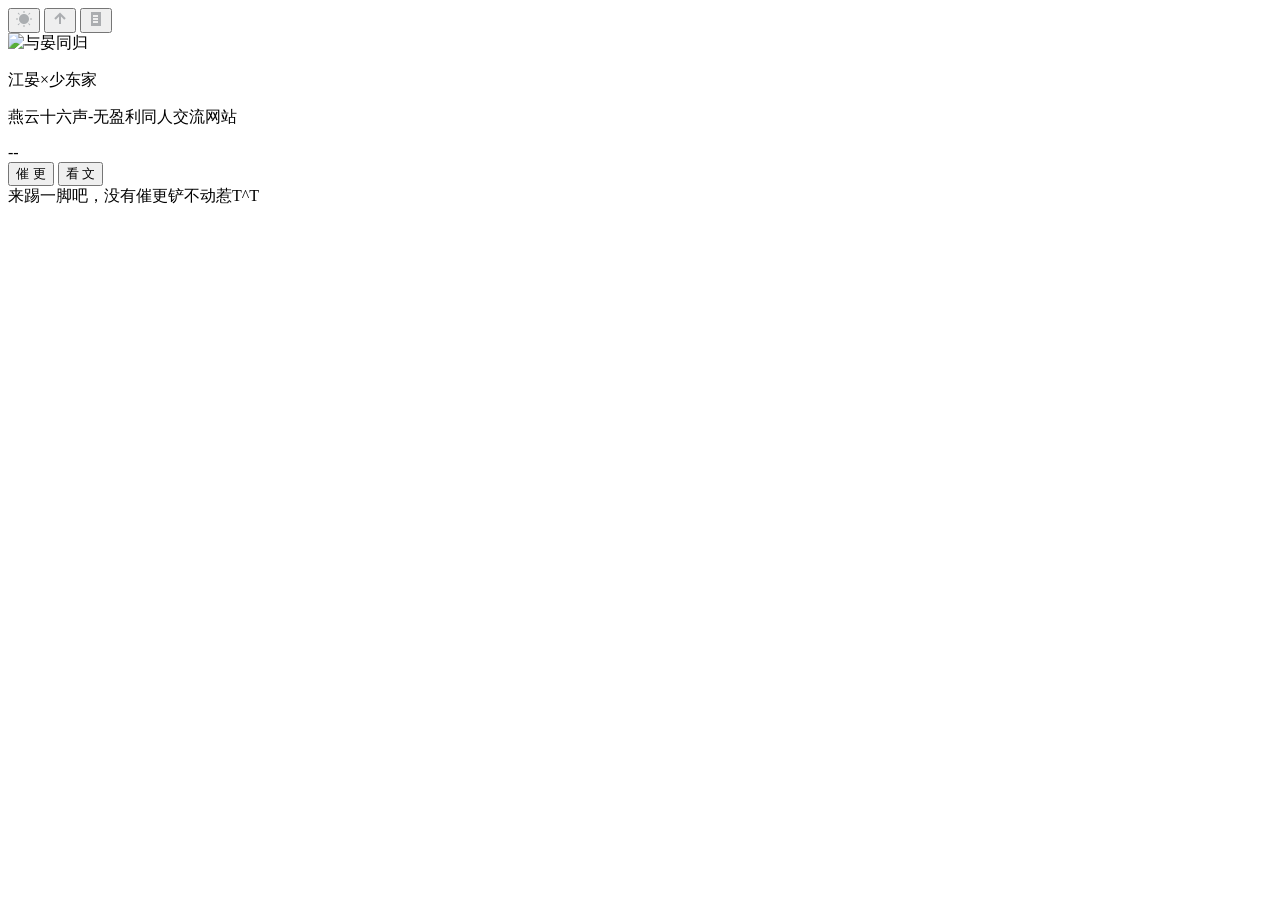
==== commit e151adc2: "Update index.html" ====
--- a/index.html
+++ b/index.html
@@ -5,15 +5,17 @@
     <meta name="viewport" content="width=device-width, initial-scale=1.0, maximum-scale=1.0, user-scalable=yes">
     <title>与晏同归-晏主BG同人交流站</title>
     <!-- 引用同一目录下的 CSS 文件 -->
-    <link rel="stylesheet" href="setting/style.css">
+    <link rel="stylesheet" href="https://cdn.jsdelivr.net/npm/artalk@2/dist/Artalk.css">
 </head>
+    <link rel="stylesheet" href="style.css">
+    
 
 <body class="light">
    <!-- 右上角工具栏 -->
    <div class="top-bar">
         <button class="top-btn" onclick="toggleTheme()"><img src="./setting/image/light.png"></button>
         <button class="top-btn" onclick="scrollToTop()"><img src="./setting/image/top.png"></button>
-        <button class="top-btn" onclick="window.location.href='./work/content.html'"><img src="./setting/image/content.png" alt="文章列表"></button>
+        <button class="top-btn" onclick="window.location.href='./work/content.html'"><img src="./setting/image/content.png" alt="看文"></button>
     </div>     
 
     <!-- 外层容器：负责宽度限制和内部排列 -->
@@ -22,7 +24,7 @@
             <img class="title-image" src="" alt="与晏同归">
             <div class="article-meta">
                 <p>江晏×少东家</p>
-                <p>燕云十六声-无盈利同人交流站</p>
+                <p>燕云十六声-无盈利同人交流网站</p>
             </div>
         </div>
         <!-- 催更栏 -->
@@ -36,16 +38,18 @@
             <!-- 右侧：催更按钮 -->
             <div class="cuigeng-right">
                 <button class="cuigeng-btn" onclick="handleAnonymousKick()">催 更</button>
+                <button class="read-btn" onclick="window.location.href='./work/content.html'">看 文</button>
             </div>
         </div>
+   
         <div id="randomMessage" class="randomMessage">
                 来踢一脚吧，没有催更铲不动惹T^T
         </div>
-        <div id="artalk">
-            <!-- Artalk JS -->
-            <script src="https://cdn.jsdelivr.net/npm/artalk@2/dist/Artalk.js"></script>
-        </div>
-    </div>
+
+        <!-- 评论区容器 -->
+        <div id="artalk-comments" style="margin-top: 20px;"></div>
+        <script src="https://cdn.jsdelivr.net/npm/artalk@2/dist/Artalk.js"></script>
+
 <script>
 // ===== 回到顶部功能 =====
 function scrollToTop() {
@@ -162,19 +166,35 @@
     };
 })();
 
-window.artalkInstance = Artalk.init({
-    el: '#artalk',
-    server: 'https://artalkjs-production.up.railway.app',
-    site: 'yysls-yanzhu-bg',
-    pageKey: 'index',
-                pageTitle: '与晏同归',
-                placeholder: '说点什么...',
-                login: true,  // 显示登录按钮！关键参数
-                darkMode: document.body.classList.contains('dark'),
-    // ...其他配置
-});
     // 启动
     初始化();
 </script>
-    </body>
+
+<script src="https://cdn.jsdelivr.net/npm/artalk@2/dist/Artalk.js"></script>
+
+</div>
+
+</body>
 </html>
+
+<script>
+
+// ===== 新增：Artalk 初始化 =====
+document.addEventListener('DOMContentLoaded', function() {
+    // 如果已经有实例，先销毁
+    if (window.artalkInstance) {
+        window.artalkInstance.destroy();
+    }
+    
+    window.artalkInstance = Artalk.init({
+        el: '#artalk-comments',
+        server: 'https://artalkjs-production.up.railway.app',
+        site: 'yanzhu-bg',  // 确认你的后台站点名
+        pageKey: 'home',
+        pageTitle: 'index',
+        placeholder: '说点什么...',
+        login: true,
+        darkMode: document.body.classList.contains('dark'),
+    });
+});
+</script>
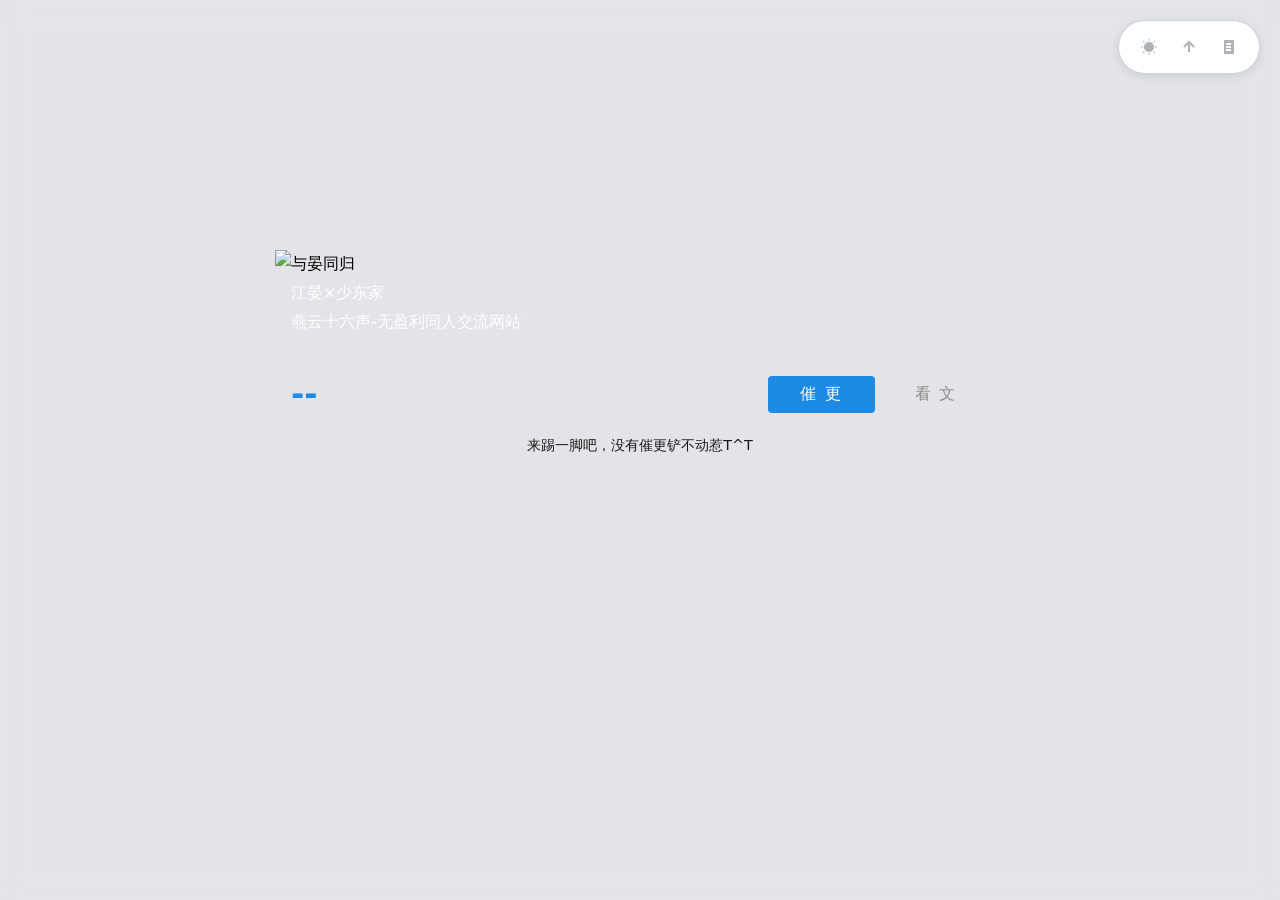
==== commit 9fb7849d: "Update index.html" ====
--- a/index.html
+++ b/index.html
@@ -7,7 +7,7 @@
     <!-- 引用同一目录下的 CSS 文件 -->
     <link rel="stylesheet" href="https://cdn.jsdelivr.net/npm/artalk@2/dist/Artalk.css">
 </head>
-    <link rel="stylesheet" href="style.css">
+    <link rel="stylesheet" href="setting/style.css">
     
 
 <body class="light">
--- a/setting/style.css
+++ b/setting/style.css
@@ -0,0 +1,1064 @@
+/* ===== style.css - 毛玻璃阅读器样式 ===== */
+
+/* 重置默认边距 */
+* {
+    margin: 0;
+    padding: 0;
+    box-sizing: border-box;
+}
+
+body.light {
+            --bg: #e3e4e7;
+            --background: rgba(255, 255, 255, 0.2); 
+            --card-background: rgba(255, 255, 255, 0.5); 
+            --surface: #ffffff;
+            --border: #cbd3da;
+            --text: #1a1a1a;
+            --text-tag:#4e66ee;
+            --text-meta:#ffffff;
+            --text-light: #8c8c8c;
+            --button-bg: #1d8ae4;
+            --button-hover: #63b6f1;
+            --button-text: white;
+            --color-red: #8b1717;
+            --color-pink: #e66f6f;
+            --color-yellow: #caa70b;
+            --color-green: #459476;
+            --title-image: url('./setting/image/title_l.png');
+        }
+        
+/* 深色模式变量 */
+body.dark {
+    --bg: #1a1a1a;
+    --background: rgba(0, 0, 0, 0.2); 
+    --card-background: rgba(0, 0, 0, 0.5); 
+    --surface: #1e2224;
+    --border: #383838;
+    --text: #e0e0e0;
+    --text-tag:#8999f1;
+    --text-meta:#cedaf0;
+    --text-light: #a0a0a0;
+    --button-bg: #1d8ae4;
+    --button-hover: #63b6f1;
+    --button-text: white;
+    --color-red: #e06e6e;
+    --color-pink: #f1c1c1;
+    --color-yellow: #e9d788;
+    --color-green: #9fe2c9;
+    --title-image: url('./setting/image/title_d.png');
+}
+
+/* 页面主体：背景图片 */
+body {
+    background-color: var(--bg);
+    background-image: url('https://picui.ogmua.cn/s1/2026/03/16/69b8096fe5757.webp'); /* 示例图，请替换 */
+    background-size: 100% auto;  /* 宽度100%，高度自动 */
+    background-repeat: no-repeat; /* 不重复 */
+    backdrop-filter: blur(12px);
+    -webkit-backdrop-filter: blur(12px);
+    background-size: cover;
+    background-position: center;
+    background-size: cover;
+    background-position: top;
+    background-attachment: fixed;
+    background-repeat: no-repeat;
+    min-height: 100vh;
+    font-family: system-ui, -apple-system, 'PingFang SC', 'Microsoft YaHei', '宋体', serif;
+    /* 让 body 作为网格容器，水平垂直居中 */
+    display: grid;
+    place-items: center;
+}
+
+.title-background {
+    /* 背景图片 - 替换成你的图片链接 */
+    background-image: url('https://picui.ogmua.cn/s1/2026/03/16/69b8096fe5757.webp'); /* 示例图，请替换 */
+    background-size: 100% auto;  /* 宽度100%，高度自动 */
+    background-repeat: no-repeat; /* 不重复 */
+    background-position: top center; /* 顶端居中 */
+}
+
+.title-image {
+    content: var(--title-image); 
+    display: block;
+    width: 30%;
+    max-width: 400px;
+    min-width: 150px;
+    height: auto;
+    margin: 250px 0 0 0;
+    }
+   
+/* ===== 左上角悬浮工具栏 ===== */
+.top-bar {
+    position: fixed;
+    top: 20px;
+    right: 20px;
+    display: flex;
+    gap: 4px;
+    z-index: 1000;
+    background: var(--surface);
+    padding: 8px 12px;
+    border-radius: 28px;
+    border: 1px solid var(--border);
+    box-shadow: 0 2px 10px rgba(0,0,0,0.1);
+    backdrop-filter: blur(4px);
+}
+
+.top-btn {
+    width: 36px;
+    height: 36px;
+    border: none;
+    background: transparent;
+    color: var(--text);
+    font-size: 20px;
+    cursor: pointer;
+    border-radius: 50%;
+    display: flex;
+    align-items: center;
+    justify-content: center;
+    transition: 0.2s;
+}
+
+.top-btn:hover {
+    background: var(--border);
+}
+
+/* 主题切换容器 */
+.theme-container {
+    position: relative;
+}
+
+/* 主题主按钮（小月亮） */
+.theme-main-btn {
+    width: 24px;
+    height: 24px;
+    border-radius: 50%;
+    background: var(--surface);
+    border: 2px solid var(--border);
+    box-shadow: 0 4px 15px rgba(0, 0, 0, 0.1);
+    cursor: pointer;
+    display: flex;
+    align-items: center;
+    justify-content: center;
+    font-size: 16px;
+    transition: all 0.3s ease;
+    backdrop-filter: blur(8px);
+    -webkit-backdrop-filter: blur(8px);
+    color: var(--text);
+}
+
+.theme-main-btn:hover {
+    transform: scale(1.1);
+    box-shadow: 0 6px 20px rgba(0, 0, 0, 0.15);
+}
+
+.theme-main-btn.active {
+    background: var(--button-bg);
+    color: white;
+    border-color: var(--button-bg);
+}
+
+/* 主题展开条 - 默认隐藏 */
+.theme-expand-bar {
+    position: absolute;
+    top: 0;
+    left: 60px;  /* 紧贴主按钮右侧 */
+    display: flex;
+    gap: 8px;
+    background: var(--surface);
+    border: 2px solid var(--border);
+    border-radius: 40px;
+    padding: 6px;
+    box-shadow: 0 4px 20px rgba(0, 0, 0, 0.15);
+    backdrop-filter: blur(8px);
+    -webkit-backdrop-filter: blur(8px);
+    opacity: 0;
+    visibility: hidden;
+    transform: translateX(-10px);
+    transition: all 0.3s ease;
+    white-space: nowrap;
+    z-index: 1001;
+}
+
+/* 展开状态 */
+.theme-expand-bar.show {
+    opacity: 1;
+    visibility: visible;
+    transform: translateX(0);
+}
+
+/* 主题选项按钮 */
+.theme-option {
+    padding: 8px 16px;
+    border: none;
+    background: transparent;
+    color: var(--text-light);
+    border-radius: 30px;
+    cursor: pointer;
+    font-size: 0.95em;
+    transition: all 0.2s ease;
+    display: flex;
+    align-items: center;
+    gap: 6px;
+    white-space: nowrap;
+}
+
+.theme-option:hover {
+    background: var(--border);
+    color: var(--text);
+}
+
+.theme-option.active {
+    background: var(--button-bg);
+    color: white;
+}
+
+/* 手机端适配 */
+@media (max-width: 768px) {
+    .top-left-tools {
+        top: 20px;
+        left: 20px;
+        gap: 10px;
+    }
+    
+    .back-to-top,
+    .theme-main-btn {
+        width: 42px;
+        height: 42px;
+        font-size: 20px;
+    }
+    
+    .theme-expand-bar {
+        left: 52px;
+        padding: 4px;
+    }
+    
+    .theme-option {
+        padding: 6px 12px;
+        font-size: 0.85em;
+    }
+}
+
+/* 外层容器：限制最大宽度，同时保持居中 */
+.outer-container {
+    padding: 0px 35px 0px 35px;
+    max-width: 800px;  /* 电脑上阅读宽度，可调整 */
+    width: 100%;   
+    min-height: 100vh;
+    line-height: 1.8;
+    display: flex;
+    flex-direction: column;
+}
+
+/* 文章标题 */
+.article-title {
+    font-size: 2.2em;
+    font-weight: 600;
+    margin-bottom: 10px;
+    color: #1a2a3a;
+    line-height: 1.8;
+}
+
+/* 元信息 */
+.article-meta {
+    color: var(--text-meta);
+    margin-left: 1em;
+    margin-bottom: 20px;
+    font-size: 1em;
+}
+
+/* ===== 催更栏样式 ===== */
+.cuigeng-bar {
+    display: flex;
+    align-items: center;
+    justify-content: space-between;
+    padding: 0px 16px;
+}
+
+/* 左侧计数容器 - 靠左不留空隙 */
+.cuigeng-left {
+    display: flex;
+    align-items: center;
+    margin-left: 0;  /* 抵消外层可能的边距，可根据需要调整 */
+}
+
+/* 计数数字容器 */
+.cuigeng-numbers {
+    display: flex;
+    align-items: baseline;
+    gap: 5px;
+}
+
+/* 总数数字 */
+.cuigeng-total {
+    font-size: 2em;
+    font-weight: 600;
+    color: var(--button-bg);
+}
+
+/* 右侧按钮容器 */
+.cuigeng-right {
+    display: flex;
+    align-items: center;
+    gap: 8px;
+}
+
+/* 催更按钮 */
+.cuigeng-btn {
+    background: var(--button-bg);
+    color: var(--button-text);
+    border: none;
+    font-size: 1em;
+    font-weight: 500;
+    cursor: pointer;
+    letter-spacing: 2px;
+    border-radius: 4px;
+    padding: 8px 32px;
+    margin: 20px 0;
+}
+
+.read-btn {
+    background: var(--bg);           /* 灰色背景 */
+    color: var(--text-light);
+    border: none;
+    padding: 8px 32px;
+    border-radius: 4px;
+    font-size: 1em;
+    font-weight: 500;
+    cursor: pointer;
+    letter-spacing: 2px;
+}
+
+.randomMessage {
+    font-size: 0.9em;
+    color: var(--text);
+    text-align: center;
+    margin-bottom: 1em;
+    min-height: 20px;
+    white-space: nowrap;
+}
+
+/* ===== 选项卡样式 ===== */
+.tab-header {
+    display: flex;
+    padding-bottom: 10px;
+    width: 100%; 
+}
+
+.tab-btn {
+    flex: 1;        
+    background: transparent;
+    border: none;
+    color: var(--text);
+    padding: 8px 20px;
+    border-radius: 8px;
+    cursor: pointer;
+    transition: 0.2s;
+    opacity: 0.7;
+    white-space: nowrap;
+}
+
+.tab-btn:hover {
+    background: rgba(255, 255, 255, 0.1);
+    opacity: 1;
+}
+
+.tab-btn.active {
+    background: var(--button-bg);
+    color: white;
+    opacity: 1;
+}
+
+.tab-content {
+    display: none;
+    width: 100%;
+}
+
+.tab-content.active {
+    display: block;
+}
+
+/* ===== 作品卡片样式 ===== */
+.work-card {
+    background: var(--card-background);
+    display: flex;
+    backdrop-filter: none;
+    gap: 25px;
+    padding: 20px 0;
+    backdrop-filter: blur(5px);
+    border-bottom: 1px solid var(--border);
+    transition: background 0.5s;
+}
+
+.work-card:last-child {
+    border-bottom: none;
+}
+
+.work-card:hover {
+    background: var(--bg);
+}
+
+.work-cover {
+    font-size: 3.5em;
+    min-width: 120px;
+    height: 100%;
+    display: flex;
+    align-items: center;
+    justify-content: center;
+    background: transparent;
+    border-radius: 16px;
+    border: none;
+}
+
+.work-info {
+    flex: 1;
+}
+
+.work-title {
+    font-size: 1.5em;
+    margin: 0 0 8px 0;
+    color: var(--text);
+    line-height: 1.3;
+}
+
+.work-meta {
+    display: flex;
+    align-items: center;
+    gap: 8px;
+    margin-bottom: 12px;
+    color: var(--text-light);
+    font-size: 0.95em;
+    flex-wrap: wrap;
+}
+
+.work-author {
+    font-weight: 500;
+    color: var(--button-bg);
+}
+
+.work-divider {
+    opacity: 0.5;
+}
+
+.work-status {
+    font-size: 0.85em;
+}
+
+.work-desc {
+    color: var(--text);
+    line-height: 1.6;
+    margin-bottom: 12px;
+    font-size: 1em;
+}
+
+.work-tags {
+    gap: 8px;
+    flex-wrap: wrap;
+    margin-bottom: 8px;
+}
+
+.work-tags .tag1 {
+    background: #d2e4cf;
+    color: #4a6b60;
+    padding: 4px 12px;
+    border-radius: 8px;
+    font-size: 0.85em;
+    opacity: 0.9;
+}
+
+.work-tags .tag3 {
+    background: #fccfbd;
+    color: #9b3030;
+    padding: 4px 12px;
+    border-radius: 8px;
+    font-size: 0.85em;
+    opacity: 0.9;
+}
+
+.work-tags .tag2 {
+    background: #e9ebd3;
+    color: #867a34;
+    padding: 4px 12px;
+    border-radius: 8px;
+    font-size: 0.85em;
+    opacity: 0.9;
+}
+
+.work-links {
+    display: flex;
+    gap: 20px;
+}
+
+.work-link {
+    color: var(--button-bg);
+    text-decoration: none;
+    font-size: 0.95em;
+    padding: 5px 0;
+    border-bottom: 1px solid transparent;
+    transition: 0.2s;
+}
+
+.work-link:hover {
+    border-bottom-color: var(--button-bg);
+}
+
+/* 即将到来的作品卡片 */
+.work-card.coming-soon {
+    opacity: 0.8;
+}
+
+.work-card.coming-soon .work-cover {
+    border-color: var(--text-light);
+}
+
+/* ===== 评论区手机阅读器适配 ===== */
+
+/* 评论区整体容器 */
+#artalk-comments {
+    margin-top: 40px;
+    width: 100%;
+    font-family: system-ui, -apple-system, 'PingFang SC', 'Microsoft YaHei', serif;
+}
+
+/* 一级评论 - 整体布局 */
+.artalk-comment-item:not(.is-reply) {
+    margin-bottom: 30px;
+    background: rgba(255, 255, 255, 0.02);
+    border-radius: 16px;
+    padding: 20px;
+    border-bottom: 1px solid rgba(0, 0, 0, 0.05);
+}
+
+/* 头像和元信息区域 - 纵向排列 */
+.artalk-comment-item:not(.is-reply) .atk-comment-header {
+    display: flex;
+    flex-direction: column;
+    align-items: flex-start;
+    gap: 8px;
+    margin-bottom: 12px;
+}
+
+/* 头像容器 */
+.artalk-comment-item:not(.is-reply) .atk-avatar {
+    width: 48px;
+    height: 48px;
+    border-radius: 50%;
+    margin-bottom: 5px;
+}
+
+/* 头像图片 */
+.artalk-comment-item:not(.is-reply) .atk-avatar img {
+    width: 100%;
+    height: 100%;
+    border-radius: 50%;
+    object-fit: cover;
+}
+
+/* 元信息行 - 包含昵称、时间、等级等 */
+.artalk-comment-item:not(.is-reply) .atk-meta-info {
+    display: flex;
+    flex-wrap: wrap;
+    align-items: center;
+    gap: 8px;
+    font-size: 1em;
+}
+
+/* 一级评论的昵称 */
+.artalk-comment-item:not(.is-reply) .atk-nick {
+    font-weight: 600;
+    font-size: 1.2em;
+    color: var(--text, #1a1a1a);
+}
+
+/* 一级评论的时间 */
+.artalk-comment-item:not(.is-reply) .atk-time {
+    font-size: 0.9em;
+    color: var(--text-light, #8c8c8c);
+}
+
+/* 一级评论的内容 - 大字号，无缩进 */
+.artalk-comment-item:not(.is-reply) .atk-comment-content {
+    font-size: 1.2em;
+    line-height: 1.7;
+    margin: 10px 0 15px 0;
+    padding: 0;
+    color: var(--text, #1a1a1a);
+    word-break: break-word;
+}
+
+/* 一级评论的操作栏（点赞、回复等） */
+.artalk-comment-item:not(.is-reply) .atk-comment-actions {
+    display: flex;
+    gap: 20px;
+    padding: 10px 0;
+    border-top: 1px solid rgba(0, 0, 0, 0.05);
+    border-bottom: 1px solid rgba(0, 0, 0, 0.05);
+    margin-top: 10px;
+}
+
+/* 回复列表区域 */
+.atk-comment-item:not(.is-reply) .atk-replies {
+    margin-left: 0;
+    padding-left: 0;
+}
+
+/* ===== 二级回复（读者互动区域） ===== */
+.atk-comment-item.is-reply {
+    margin: 15px 0 15px 20px;
+    padding: 15px;
+    background: rgba(0, 0, 0, 0.02);
+    border-radius: 12px;
+    border-left: 3px solid var(--button-bg, #1d8ae4);
+}
+
+/* 二级回复的头像和元信息 */
+.atk-comment-item.is-reply .atk-comment-header {
+    display: flex;
+    align-items: center;
+    gap: 10px;
+    margin-bottom: 8px;
+}
+
+/* 二级回复的头像 */
+.atk-comment-item.is-reply .atk-avatar {
+    width: 32px;
+    height: 32px;
+    border-radius: 50%;
+}
+
+/* 二级回复的昵称 */
+.atk-comment-item.is-reply .atk-nick {
+    font-weight: 600;
+    font-size: 1em;
+    color: var(--text, #1a1a1a);
+}
+
+/* 二级回复的时间 */
+.atk-comment-item.is-reply .atk-time {
+    font-size: 0.8em;
+    color: var(--text-light, #8c8c8c);
+}
+
+/* 二级回复的内容 */
+.atk-comment-item.is-reply .atk-comment-content {
+    font-size: 1em;
+    line-height: 1.6;
+    margin: 8px 0;
+    color: var(--text, #1a1a1a);
+}
+
+/* ===== 输入框样式 ===== */
+.atk-main-editor {
+    background: var(--background);
+    border-radius: 0px;
+    padding: 8px;
+    margin-bottom: 8px;
+    border: 0;
+}
+
+.atk-main-editor>.atk-header {
+    display: flex;
+    flex-direction: row;
+    padding: 0;
+    gap: 8px;
+}
+
+.atk-main-editor>.atk-header input {
+    flex: 1;
+    width: 100%;
+    font-size: 14px;
+    background: transparent;
+    border: 1px solid transparent;
+    border-radius: 2px;
+    padding: 6px 8px;
+    resize: none;
+    outline: none;
+}
+
+.artalk, .atk-layer-wrap {
+    --at-color-font: #2a2e2e;
+    --at-color-deep: #2a2e2e;
+    --at-color-sub: #757575;
+    --at-color-grey: #747474;
+    --at-color-meta: var(--text-light);
+    --at-color-border: var(--background);
+    --at-color-light: var(--at-color-main);
+    --at-color-bg-transl: var(--background);
+    --at-color-bg-light: rgba(29, 161, 242, .1);
+    --at-color-main: #0083ff;
+    --at-color-red: var(--color-red);
+    --at-color-pink: var(--color-pink);
+    --at-color-yellow: var(--color-yellow);
+    --at-color-green: var(--color-green);
+    --at-color-gradient: linear-gradient(180deg, transparent, var(--background));
+}
+
+.atk-main-editor>.atk-bottom {
+    display: flex;
+    flex-direction: row;
+    row-gap: 4px;
+    justify-content: space-between;
+    padding: 8px 0;
+    flex-wrap: wrap;
+}
+
+.atk-main-editor>.atk-bottom .atk-send-btn {
+    background: var(--at-color-main);
+    color: #fff;
+    font-size: 1em;
+    border: none;
+    margin: 0;
+    height: 40px;
+    padding: 6px 28px;
+    cursor: pointer;
+    transition: opacity .3s ease-in-out;
+    outline: none;
+    border-radius: 4px;
+}
+
+.atk-main-editor>.atk-textarea-wrap>.atk-textarea {
+    display: block;
+    overflow: hidden;
+    color: var(--text);
+    font-size: 18px;
+    background-color: var(--background);
+    border: 2px solid transparent;
+    border-radius: 4px;
+    width: 100%;
+    min-height: 120px;
+    margin-top: 2px;
+    padding:20px;
+    resize: none;
+    word-wrap: break-word;
+    outline: none;
+}
+
+.artalk-editor .atk-editor-info {
+    display: flex;
+    gap: 10px;
+    margin: 15px 0;
+    flex-wrap: wrap;
+}
+
+.artalk-editor .atk-editor-info input {
+    flex: 1;
+    min-width: 120px;
+    padding: 10px;
+    border: 1px solid rgba(0, 0, 0, 0.1);
+    border-radius: 8px;
+    font-size: 1em;
+}
+
+.artalk-editor .atk-editor-submit {
+    background: var(--button-bg, #1d8ae4);
+    color: white;
+    border: none;
+    padding: 12px 30px;
+    border-radius: 40px;
+    font-size: 1.1em;
+    cursor: pointer;
+    transition: 0.2s;
+}
+
+.artalk-editor .atk-editor-submit:hover {
+    background: var(--button-hover, #63b6f1);
+}
+
+/* ===== 深色模式适配 ===== */
+body.dark .artalk-comment-item:not(.is-reply) {
+    background: rgba(255, 255, 255, 0.02);
+}
+
+body.dark .artalk-comment-item.is-reply {
+    background: rgba(255, 255, 255, 0.02);
+}
+
+body.dark .artalk-editor {
+    background: rgba(255, 255, 255, 0.02);
+}
+
+body.dark .artalk-editor textarea,
+body.dark .artalk-editor .atk-editor-info input {
+    background: #2a2a2a;
+    color: #e0e0e0;
+    border-color: #444;
+}
+
+/* ===== 手机端优化 ===== */
+@media (max-width: 600px) {
+    .artalk-comment-item:not(.is-reply) {
+        padding: 15px;
+    }
+    
+    .artalk-comment-item:not(.is-reply) .atk-comment-content {
+        font-size: 1.2em;
+    }
+    
+    .artalk-editor {
+        padding: 15px;
+    }
+    
+    .artalk-editor textarea {
+        font-size: 1em;
+        min-height: 80px;
+    }
+}
+
+/* 折叠目录样式 */
+.work-catalog {
+    margin-top: 15px;
+    border-top: 1px dashed rgba(255, 255, 255, 0.2);
+    padding-top: 10px;
+}
+
+.catalog-header {
+    display: flex;
+    align-items: center;
+    justify-content: space-between;
+    padding: 8px 0;
+    cursor: pointer;
+    color: var(--text-light);
+    font-size: 0.95em;
+    transition: 0.2s;
+}
+
+.catalog-header:hover {
+    color: var(--button-bg);
+}
+
+.catalog-icon {
+    font-size: 0.8em;
+    transition: transform 0.3s;
+}
+
+.catalog-header.active .catalog-icon {
+    transform: rotate(180deg);
+}
+
+.catalog-content {
+    padding: 12px 0 5px 0;
+}
+
+.catalog-list {
+    list-style: none;
+    padding: 0;
+    margin: 10px 0;
+}
+
+.chapter-item {
+    margin-bottom: 15px;
+    border-bottom: 1px solid rgba(255, 255, 255, 0.1);
+    padding-bottom: 15px;
+}
+
+.chapter-item:last-child {
+    border-bottom: none;
+}
+
+.chapter-link-block {
+    display: block;
+    text-decoration: none;
+    color: inherit;
+    padding: 10px;
+    border-radius: 8px;
+    transition: 0.2s;
+}
+
+.chapter-link-block:hover {
+    background: rgba(255, 255, 255, 0.05);
+    transform: translateX(5px);
+}
+
+.chapter-title {
+    display: block;
+    font-size: 1.1em;
+    font-weight: 600;
+    color: var(--text);
+    margin-bottom: 5px;
+}
+
+.chapter-desc {
+    display: block;
+    font-size: 0.9em;
+    color: var(--text-light);
+    line-height: 1.5;
+    margin-bottom: 8px;
+}
+
+.chapter-tags {
+    display: flex;
+    flex-wrap: wrap;
+}
+
+.chapter-tags .tag {
+    background: var(--button-bg);
+    color: white;
+    padding: 2px 10px;
+    border-radius: 30px;
+    font-size: 0.75em;
+    opacity: 0.9;
+}
+
+/* ===== 纯净阅读器样式（新增）===== */
+.pure-reader {
+    max-width: 750px;
+    width: 100%;
+    margin: 0 auto;
+    padding: 0 1em;
+    background: var(--bg);
+}
+
+.pure-reader .article-title {
+    font-size: 2.4em;
+    font-weight: 700;
+    color: var(--text);
+    margin: 72px 0 15px 0;
+    letter-spacing: 1px;
+    line-height: 1.3;
+}
+
+.pure-reader .article-author {
+    color: var(--text-light);
+    font-size: 1em;
+    margin-bottom: 8px;
+}
+
+.pure-reader .article-tags {
+    display: flex;
+    gap: 10px;
+    flex-wrap: wrap;
+    margin-bottom: 30px;
+    padding-bottom: 20px;
+    border-bottom: 1px solid var(--border);
+}
+
+.pure-reader .article-tags .tag1 {
+    background: #d2e4cf;
+    color: #4a6b60;
+    padding: 4px 14px;
+    border-radius: 4px;
+    font-size: 0.85em;
+}
+
+.pure-reader .article-tags .tag2 {
+    background: #e9ebd3;
+    color: #867a34;
+    padding: 4px 14px;
+    border-radius: 4px;
+    font-size: 0.85em;
+}
+
+.pure-reader .article-tags .tag3 {
+    background: #fccfbd;
+    color: #9b3030;
+    padding: 4px 14px;
+    border-radius: 4px;
+    font-size: 0.85em;
+}
+
+.pure-reader .article-content p {
+    margin-bottom: 1em;
+    text-indent: 2em;
+    font-size: 1.1em;
+    line-height: 1.8em;
+    color: var(--text);
+}
+
+.chapter-nav {
+    margin: 50px 0 50px 0;
+    padding-top: 25px;
+    border-top: 1px solid var(--border);
+    display: flex;
+    justify-content: space-between;
+    align-items: center;
+    font-size: 1em;
+}
+
+.chapter-nav a {
+    color: var(--button-bg);
+    text-decoration: none;
+    transition: 0.2s;
+    padding: 5px 0;
+    border-bottom: 1px solid transparent;
+}
+
+.chapter-nav a:hover {
+    color: var(--button-hover);
+    border-bottom-color: var(--button-hover);
+}
+
+.chapter-nav .catalog-link {
+    color: var(--button-bg);
+    font-size: 0.95em;
+}
+
+
+/* 手机端适配 */
+@media (max-width: 600px) {
+    .work-card {
+        flex-direction: column;
+        align-items: center;
+        text-align: center;
+        padding: 20px;
+    }
+    
+    .work-meta {
+        justify-content: center;
+    }
+    
+    .work-links {
+        justify-content: center;
+    }
+}
+
+/* 正文段落 */
+.article-content p {
+    font-size: 1.2em;
+    line-height: 1.8;
+    margin-bottom: 1.5em;
+    text-indent: 2em;
+    color: var(--text);
+}
+
+/* 手机屏幕优化：完全撑满，不留空隙 */
+@media (max-width: 768px) {
+    body {
+        place-items: stretch;  /* 取消居中，改为拉伸 */
+    }
+    .outer-container {
+        max-width: 100%;
+        padding: 0;            /* 去掉所有内边距，让卡片贴边 */
+        min-height: 100vh;
+    }
+    .reader {
+        border-radius: 0;       /* 去掉圆角 */
+        padding: 25px 20px;     /* 减小内边距 */
+        min-height: 100vh;       /* 撑满全屏高度 */
+        border: none;            /* 去掉边框 */
+        box-shadow: none;         /* 去掉阴影 */
+        border-left: none;
+        border-right: none;
+    }
+    .author-card {
+        flex-direction: column;
+        align-items: center;
+        text-align: center;
+    }   
+    .author-stats {
+        justify-content: center;
+        flex-wrap: wrap;
+    }  
+    .author-tags {
+        justify-content: center;
+    }
+}
+
+/* 超小屏优化 */
+@media (max-width: 480px) {
+    .article-title {
+        font-size: 1.8em;
+    }
+    .article-content p {
+        font-size: 1.1em;
+        line-height: 1.7;
+    }
+}
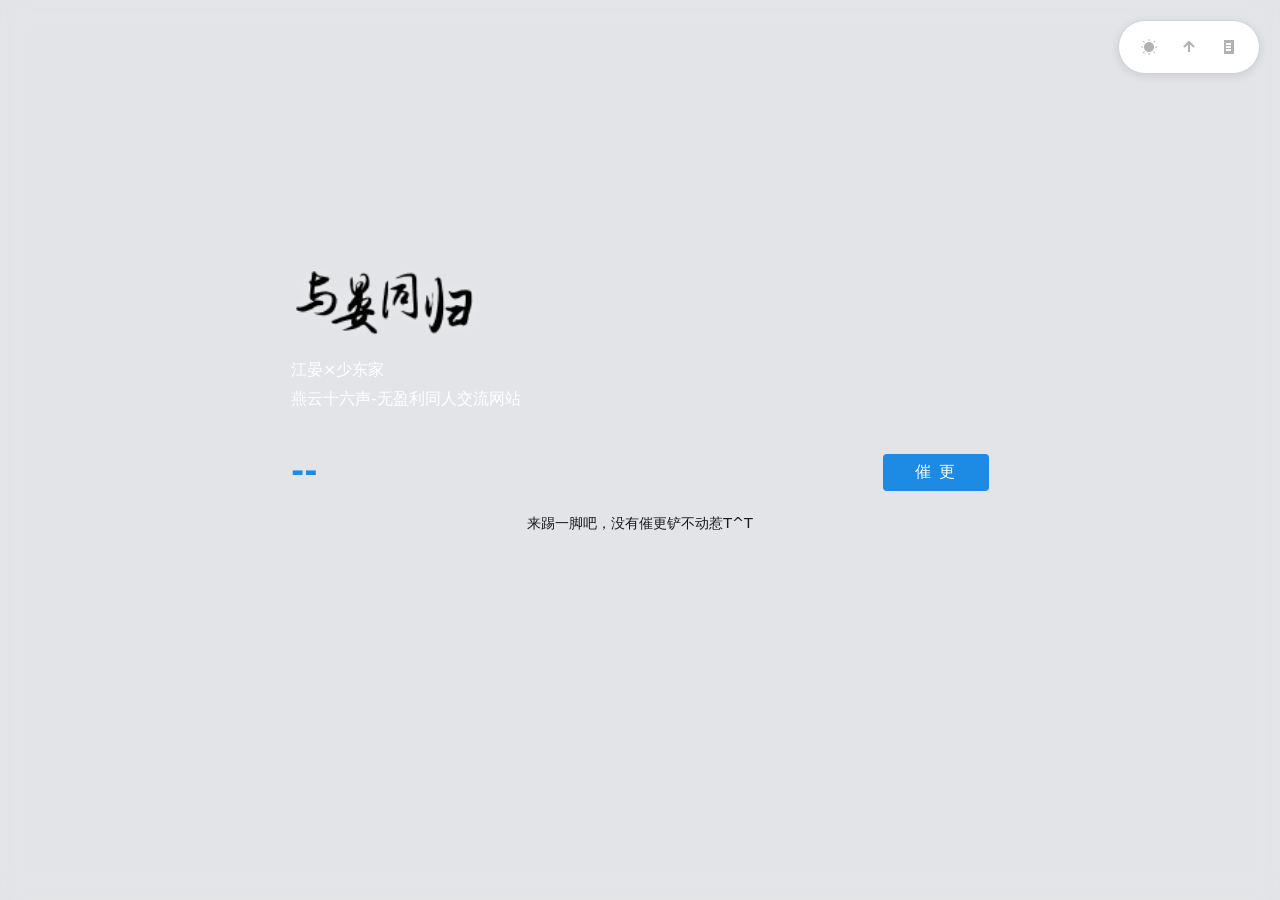
==== commit 168ec6f9: "Update index.html" ====
--- a/index.html
+++ b/index.html
@@ -38,7 +38,7 @@
             <!-- 右侧：催更按钮 -->
             <div class="cuigeng-right">
                 <button class="cuigeng-btn" onclick="handleAnonymousKick()">催 更</button>
-                <button class="read-btn" onclick="window.location.href='./work/content.html'">看 文</button>
+                <!-- <button class="read-btn" onclick="window.location.href='./work/content.html'">看 文</button> -->
             </div>
         </div>
    
@@ -198,3 +198,31 @@
     });
 });
 </script>
+
+<script>
+// ===== Tag 高亮功能 =====
+function highlightHashtags() {
+    // 找到所有评论内容里的元素
+    document.querySelectorAll('.artalk-content').forEach(el => {
+        // 如果已经处理过就跳过
+        if (el.dataset.hashtagProcessed) return;
+        
+        // 匹配 #开头的中文、英文、数字，直到遇到空格或标点
+        const regex = /#([\w\u4e00-\u9fa5]+)/g;
+        
+        // 把 #文字 替换成带 span 的版本
+        el.innerHTML = el.innerHTML.replace(regex, '<span class="hashtag">#$1</span>');
+        
+        // 标记已处理
+        el.dataset.hashtagProcessed = 'true';
+    });
+}
+
+// 在页面加载完成后启动监听
+document.addEventListener('DOMContentLoaded', function() {
+    // 先执行一次
+    setTimeout(highlightHashtags, 1000);
+    // 然后每秒检查一次新评论
+    setInterval(highlightHashtags, 2000);
+});
+</script>
--- a/setting/style.css
+++ b/setting/style.css
@@ -1,4 +1,4 @@
-/* ===== style.css - 毛玻璃阅读器样式 ===== */
+/* ===== style.css===== */
 
 /* 重置默认边距 */
 * {
@@ -24,7 +24,7 @@
             --color-pink: #e66f6f;
             --color-yellow: #caa70b;
             --color-green: #459476;
-            --title-image: url('./setting/image/title_l.png');
+            --title-image: url('./image/title_l.png');
         }
         
 /* 深色模式变量 */
@@ -45,7 +45,7 @@
     --color-pink: #f1c1c1;
     --color-yellow: #e9d788;
     --color-green: #9fe2c9;
-    --title-image: url('./setting/image/title_d.png');
+    --title-image: url('./image/title_d.png');
 }
 
 /* 页面主体：背景图片 */
@@ -510,140 +510,11 @@
     border-color: var(--text-light);
 }
 
-/* ===== 评论区手机阅读器适配 ===== */
-
 /* 评论区整体容器 */
 #artalk-comments {
     margin-top: 40px;
     width: 100%;
     font-family: system-ui, -apple-system, 'PingFang SC', 'Microsoft YaHei', serif;
-}
-
-/* 一级评论 - 整体布局 */
-.artalk-comment-item:not(.is-reply) {
-    margin-bottom: 30px;
-    background: rgba(255, 255, 255, 0.02);
-    border-radius: 16px;
-    padding: 20px;
-    border-bottom: 1px solid rgba(0, 0, 0, 0.05);
-}
-
-/* 头像和元信息区域 - 纵向排列 */
-.artalk-comment-item:not(.is-reply) .atk-comment-header {
-    display: flex;
-    flex-direction: column;
-    align-items: flex-start;
-    gap: 8px;
-    margin-bottom: 12px;
-}
-
-/* 头像容器 */
-.artalk-comment-item:not(.is-reply) .atk-avatar {
-    width: 48px;
-    height: 48px;
-    border-radius: 50%;
-    margin-bottom: 5px;
-}
-
-/* 头像图片 */
-.artalk-comment-item:not(.is-reply) .atk-avatar img {
-    width: 100%;
-    height: 100%;
-    border-radius: 50%;
-    object-fit: cover;
-}
-
-/* 元信息行 - 包含昵称、时间、等级等 */
-.artalk-comment-item:not(.is-reply) .atk-meta-info {
-    display: flex;
-    flex-wrap: wrap;
-    align-items: center;
-    gap: 8px;
-    font-size: 1em;
-}
-
-/* 一级评论的昵称 */
-.artalk-comment-item:not(.is-reply) .atk-nick {
-    font-weight: 600;
-    font-size: 1.2em;
-    color: var(--text, #1a1a1a);
-}
-
-/* 一级评论的时间 */
-.artalk-comment-item:not(.is-reply) .atk-time {
-    font-size: 0.9em;
-    color: var(--text-light, #8c8c8c);
-}
-
-/* 一级评论的内容 - 大字号，无缩进 */
-.artalk-comment-item:not(.is-reply) .atk-comment-content {
-    font-size: 1.2em;
-    line-height: 1.7;
-    margin: 10px 0 15px 0;
-    padding: 0;
-    color: var(--text, #1a1a1a);
-    word-break: break-word;
-}
-
-/* 一级评论的操作栏（点赞、回复等） */
-.artalk-comment-item:not(.is-reply) .atk-comment-actions {
-    display: flex;
-    gap: 20px;
-    padding: 10px 0;
-    border-top: 1px solid rgba(0, 0, 0, 0.05);
-    border-bottom: 1px solid rgba(0, 0, 0, 0.05);
-    margin-top: 10px;
-}
-
-/* 回复列表区域 */
-.atk-comment-item:not(.is-reply) .atk-replies {
-    margin-left: 0;
-    padding-left: 0;
-}
-
-/* ===== 二级回复（读者互动区域） ===== */
-.atk-comment-item.is-reply {
-    margin: 15px 0 15px 20px;
-    padding: 15px;
-    background: rgba(0, 0, 0, 0.02);
-    border-radius: 12px;
-    border-left: 3px solid var(--button-bg, #1d8ae4);
-}
-
-/* 二级回复的头像和元信息 */
-.atk-comment-item.is-reply .atk-comment-header {
-    display: flex;
-    align-items: center;
-    gap: 10px;
-    margin-bottom: 8px;
-}
-
-/* 二级回复的头像 */
-.atk-comment-item.is-reply .atk-avatar {
-    width: 32px;
-    height: 32px;
-    border-radius: 50%;
-}
-
-/* 二级回复的昵称 */
-.atk-comment-item.is-reply .atk-nick {
-    font-weight: 600;
-    font-size: 1em;
-    color: var(--text, #1a1a1a);
-}
-
-/* 二级回复的时间 */
-.atk-comment-item.is-reply .atk-time {
-    font-size: 0.8em;
-    color: var(--text-light, #8c8c8c);
-}
-
-/* 二级回复的内容 */
-.atk-comment-item.is-reply .atk-comment-content {
-    font-size: 1em;
-    line-height: 1.6;
-    margin: 8px 0;
-    color: var(--text, #1a1a1a);
 }
 
 /* ===== 输入框样式 ===== */
@@ -680,7 +551,7 @@
     --at-color-sub: #757575;
     --at-color-grey: #747474;
     --at-color-meta: var(--text-light);
-    --at-color-border: var(--background);
+    --at-color-border: var(--border);
     --at-color-light: var(--at-color-main);
     --at-color-bg-transl: var(--background);
     --at-color-bg-light: rgba(29, 161, 242, .1);
@@ -689,7 +560,11 @@
     --at-color-pink: var(--color-pink);
     --at-color-yellow: var(--color-yellow);
     --at-color-green: var(--color-green);
-    --at-color-gradient: linear-gradient(180deg, transparent, var(--background));
+    --at-color-gradient: linear-gradient(180deg, transparent, var(--bg));
+}
+
+.atk-main-editor>.atk-textarea-wrap>.atk-textarea {
+    background-color: var(--bg);
 }
 
 .atk-main-editor>.atk-bottom {
@@ -700,7 +575,6 @@
     padding: 8px 0;
     flex-wrap: wrap;
 }
-
 .atk-main-editor>.atk-bottom .atk-send-btn {
     background: var(--at-color-main);
     color: #fff;
@@ -715,52 +589,50 @@
     border-radius: 4px;
 }
 
-.atk-main-editor>.atk-textarea-wrap>.atk-textarea {
+.artalk>.atk-list {
+    position: relative;
+    background: var(--bg);
+    padding-left: 12px;
+    padding-right: 12px;
+}
+
+/* ===== 一级评论上下布局（原生适配）===== */
+
+/* 一级评论容器 */
+.atk-comment {
+    margin-bottom: 0;
+    display: flex;
+    flex-direction: column;
+    border-bottom: 1px solid var(--border);
+}
+
+.atk-comment>.atk-avatar {
     display: block;
-    overflow: hidden;
-    color: var(--text);
-    font-size: 18px;
-    background-color: var(--background);
-    border: 2px solid transparent;
-    border-radius: 4px;
-    width: 100%;
-    min-height: 120px;
-    margin-top: 2px;
-    padding:20px;
-    resize: none;
-    word-wrap: break-word;
-    outline: none;
-}
-
-.artalk-editor .atk-editor-info {
-    display: flex;
-    gap: 10px;
-    margin: 15px 0;
-    flex-wrap: wrap;
-}
-
-.artalk-editor .atk-editor-info input {
-    flex: 1;
-    min-width: 120px;
-    padding: 10px;
-    border: 1px solid rgba(0, 0, 0, 0.1);
-    border-radius: 8px;
-    font-size: 1em;
-}
-
-.artalk-editor .atk-editor-submit {
-    background: var(--button-bg, #1d8ae4);
-    color: white;
-    border: none;
-    padding: 12px 30px;
-    border-radius: 40px;
-    font-size: 1.1em;
-    cursor: pointer;
-    transition: 0.2s;
-}
-
-.artalk-editor .atk-editor-submit:hover {
-    background: var(--button-hover, #63b6f1);
+    padding: 0;
+    float: none; 
+    width: 0;
+    height: 1em;
+}
+
+.atk-comment>.atk-main {
+    display: block;
+    margin-left: 0px !important; 
+}
+
+
+.atk-comment>.atk-main>.atk-body {
+    font-size: 18px;  /* 放大字号 */
+    line-height: 1.8;
+    margin: 15px 0 !important;
+    padding: 0 !important;
+    color: var(--text);
+    word-break: break-word;
+    gap: 18px;
+}
+
+.atk-content p {
+    margin-bottom: 1em !important;
+    margin-top: 0 !important;
 }
 
 /* ===== 深色模式适配 ===== */
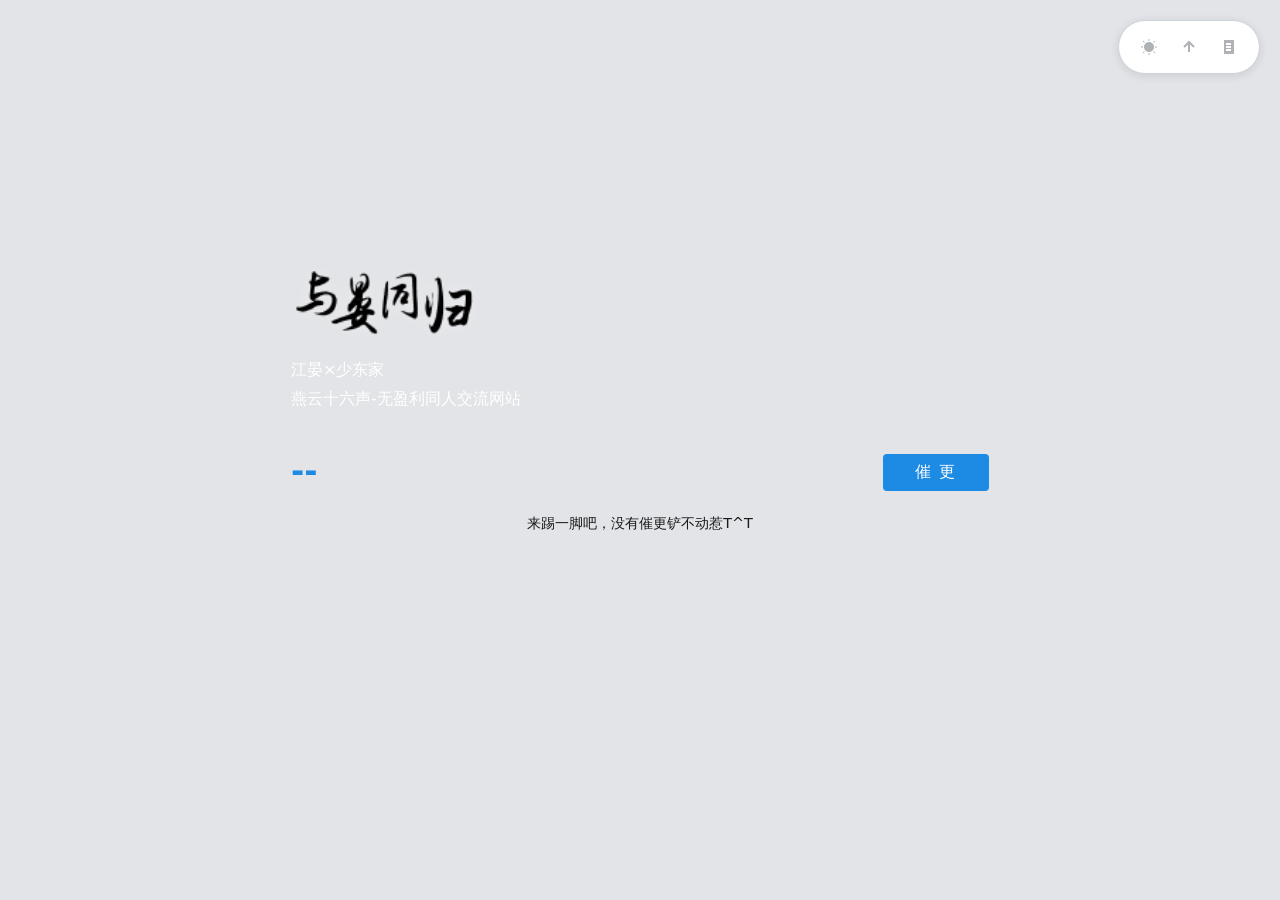
==== commit 4b092e19: "Update index.html" ====
--- a/index.html
+++ b/index.html
@@ -75,8 +75,8 @@
     // 更新按钮图标
     const themeBtn = document.querySelector('.top-btn:first-child');
     if (themeBtn) {
-        themeBtn.innerHTML = newTheme === 'light' ? '<img src="./image/light.png">' 
-    : '<img src="./image/dark.png">';
+        themeBtn.innerHTML = newTheme === 'light' ? '<img src="./setting/image/light.png">' 
+    : '<img src="./setting/image/dark.png">';
     }
     
     // 同步 Artalk 主题（如果你有 artalkInstance）
@@ -198,31 +198,3 @@
     });
 });
 </script>
-
-<script>
-// ===== Tag 高亮功能 =====
-function highlightHashtags() {
-    // 找到所有评论内容里的元素
-    document.querySelectorAll('.artalk-content').forEach(el => {
-        // 如果已经处理过就跳过
-        if (el.dataset.hashtagProcessed) return;
-        
-        // 匹配 #开头的中文、英文、数字，直到遇到空格或标点
-        const regex = /#([\w\u4e00-\u9fa5]+)/g;
-        
-        // 把 #文字 替换成带 span 的版本
-        el.innerHTML = el.innerHTML.replace(regex, '<span class="hashtag">#$1</span>');
-        
-        // 标记已处理
-        el.dataset.hashtagProcessed = 'true';
-    });
-}
-
-// 在页面加载完成后启动监听
-document.addEventListener('DOMContentLoaded', function() {
-    // 先执行一次
-    setTimeout(highlightHashtags, 1000);
-    // 然后每秒检查一次新评论
-    setInterval(highlightHashtags, 2000);
-});
-</script>
--- a/setting/style.css
+++ b/setting/style.css
@@ -51,15 +51,10 @@
 /* 页面主体：背景图片 */
 body {
     background-color: var(--bg);
-    background-image: url('https://picui.ogmua.cn/s1/2026/03/16/69b8096fe5757.webp'); /* 示例图，请替换 */
+    background-image: url('https://picui.ogmua.cn/s1/2026/03/17/69b87159acd01.webp'); /* 示例图，请替换 */
     background-size: 100% auto;  /* 宽度100%，高度自动 */
     background-repeat: no-repeat; /* 不重复 */
-    backdrop-filter: blur(12px);
-    -webkit-backdrop-filter: blur(12px);
-    background-size: cover;
-    background-position: center;
-    background-size: cover;
-    background-position: top;
+    background-position: top center;
     background-attachment: fixed;
     background-repeat: no-repeat;
     min-height: 100vh;
@@ -454,9 +449,12 @@
     gap: 8px;
     flex-wrap: wrap;
     margin-bottom: 8px;
+    display: flex;    
 }
 
 .work-tags .tag1 {
+    display: inline-block;
+    white-space: nowrap;  
     background: #d2e4cf;
     color: #4a6b60;
     padding: 4px 12px;
@@ -466,6 +464,8 @@
 }
 
 .work-tags .tag3 {
+    display: inline-block;
+    white-space: nowrap;  
     background: #fccfbd;
     color: #9b3030;
     padding: 4px 12px;
@@ -475,6 +475,8 @@
 }
 
 .work-tags .tag2 {
+    display: inline-block;
+    white-space: nowrap;  
     background: #e9ebd3;
     color: #867a34;
     padding: 4px 12px;
@@ -515,6 +517,10 @@
     margin-top: 40px;
     width: 100%;
     font-family: system-ui, -apple-system, 'PingFang SC', 'Microsoft YaHei', serif;
+    user-select: none !important;
+    -webkit-user-select: none !important;
+    -moz-user-select: none !important;
+    -ms-user-select: none !important;
 }
 
 /* ===== 输入框样式 ===== */
@@ -560,7 +566,7 @@
     --at-color-pink: var(--color-pink);
     --at-color-yellow: var(--color-yellow);
     --at-color-green: var(--color-green);
-    --at-color-gradient: linear-gradient(180deg, transparent, var(--bg));
+    --at-color-gradient: linear-gradient(180deg, rgba(from var(--bg) r g b / 0), var(--bg));
 }
 
 .atk-main-editor>.atk-textarea-wrap>.atk-textarea {
@@ -606,6 +612,14 @@
     border-bottom: 1px solid var(--border);
 }
 
+.atk-comment>.img {
+    user-select: none !important;
+    -webkit-user-select: none !important;
+    -moz-user-select: none !important;
+    -ms-user-select: none !important;
+    -webkit-touch-callout: none !important;
+}
+
 .atk-comment>.atk-avatar {
     display: block;
     padding: 0;
@@ -622,7 +636,7 @@
 
 .atk-comment>.atk-main>.atk-body {
     font-size: 18px;  /* 放大字号 */
-    line-height: 1.8;
+    line-height: 1.5;
     margin: 15px 0 !important;
     padding: 0 !important;
     color: var(--text);
@@ -633,6 +647,34 @@
 .atk-content p {
     margin-bottom: 1em !important;
     margin-top: 0 !important;
+}
+
+.atk-comment-children>.atk-comment-wrap {
+    margin-top: 10px;
+    border-left: 1px dashed transparent;
+    border-bottom-color: transparent;
+    padding-left: 1em;
+    border-left: 2px solid var(--border);
+}
+
+.atk-comment>.atk-main>.atk-body>.atk-collapsed {
+    background-color: var(--card-background); 
+    border-radius: 4px;
+}
+
+.atk-comment>.atk-main>.atk-body>.atk-content.atk-type-collapsed {
+    border: none;
+    margin-bottom: -5px;
+}
+
+/* Tag 样式 */
+.hashtag {
+    color: var(--text-tag);           /* 你的蓝色 */
+}
+
+/* 深色模式适配 */
+body.dark .hashtag {
+    color: #63b6f1;
 }
 
 /* ===== 深色模式适配 ===== */
@@ -770,6 +812,11 @@
     opacity: 0.9;
 }
 
+.hashtag {
+    color: var(--text-tag);
+    font-size: 0.9em;
+}
+
 /* ===== 纯净阅读器样式（新增）===== */
 .pure-reader {
     max-width: 750px;
@@ -863,6 +910,56 @@
     font-size: 0.95em;
 }
 
+/* ===== 毛玻璃图片效果 ===== */
+.glass-image {
+    position: relative;
+    display: inline-block;
+    cursor: pointer;
+}
+
+.glass-image img {
+    display: block;
+    width: 100%;
+    height: auto;
+    transition: all 0.5s ease;
+    background: rgba(255, 255, 255, 0.2);  /* 保留透明背景 */
+}
+
+/* 鼠标悬停变清晰（PC端） */
+.glass-image:hover img {
+    filter: blur(0) brightness(1) grayscale(0);
+    -webkit-filter: blur(0) brightness(1) grayscale(0);
+}
+
+/* 长按变清晰（移动端） */
+.glass-image:active img {
+    filter: blur(0) brightness(1) grayscale(0);
+    -webkit-filter: blur(0) brightness(1) grayscale(0);
+    transform: scale(1.02);
+    transition: all 0.2s ease;
+}
+
+/* 提示文字 */
+.glass-image::after {
+    content: "长按查看";
+    position: absolute;
+    bottom: 10px;
+    right: 10px;
+    background: rgba(0, 0, 0, 0.6);
+    color: var(--text);
+    padding: 4px 10px;
+    font-size: 16px;
+    font-weight: 500;
+    backdrop-filter: blur(4px);
+    opacity: 0.8;
+    transition: opacity 0.5s;
+    pointer-events: none;
+}
+
+.glass-image:hover::after,
+.glass-image:active::after {
+    opacity: 0;
+}
 
 /* 手机端适配 */
 @media (max-width: 600px) {
